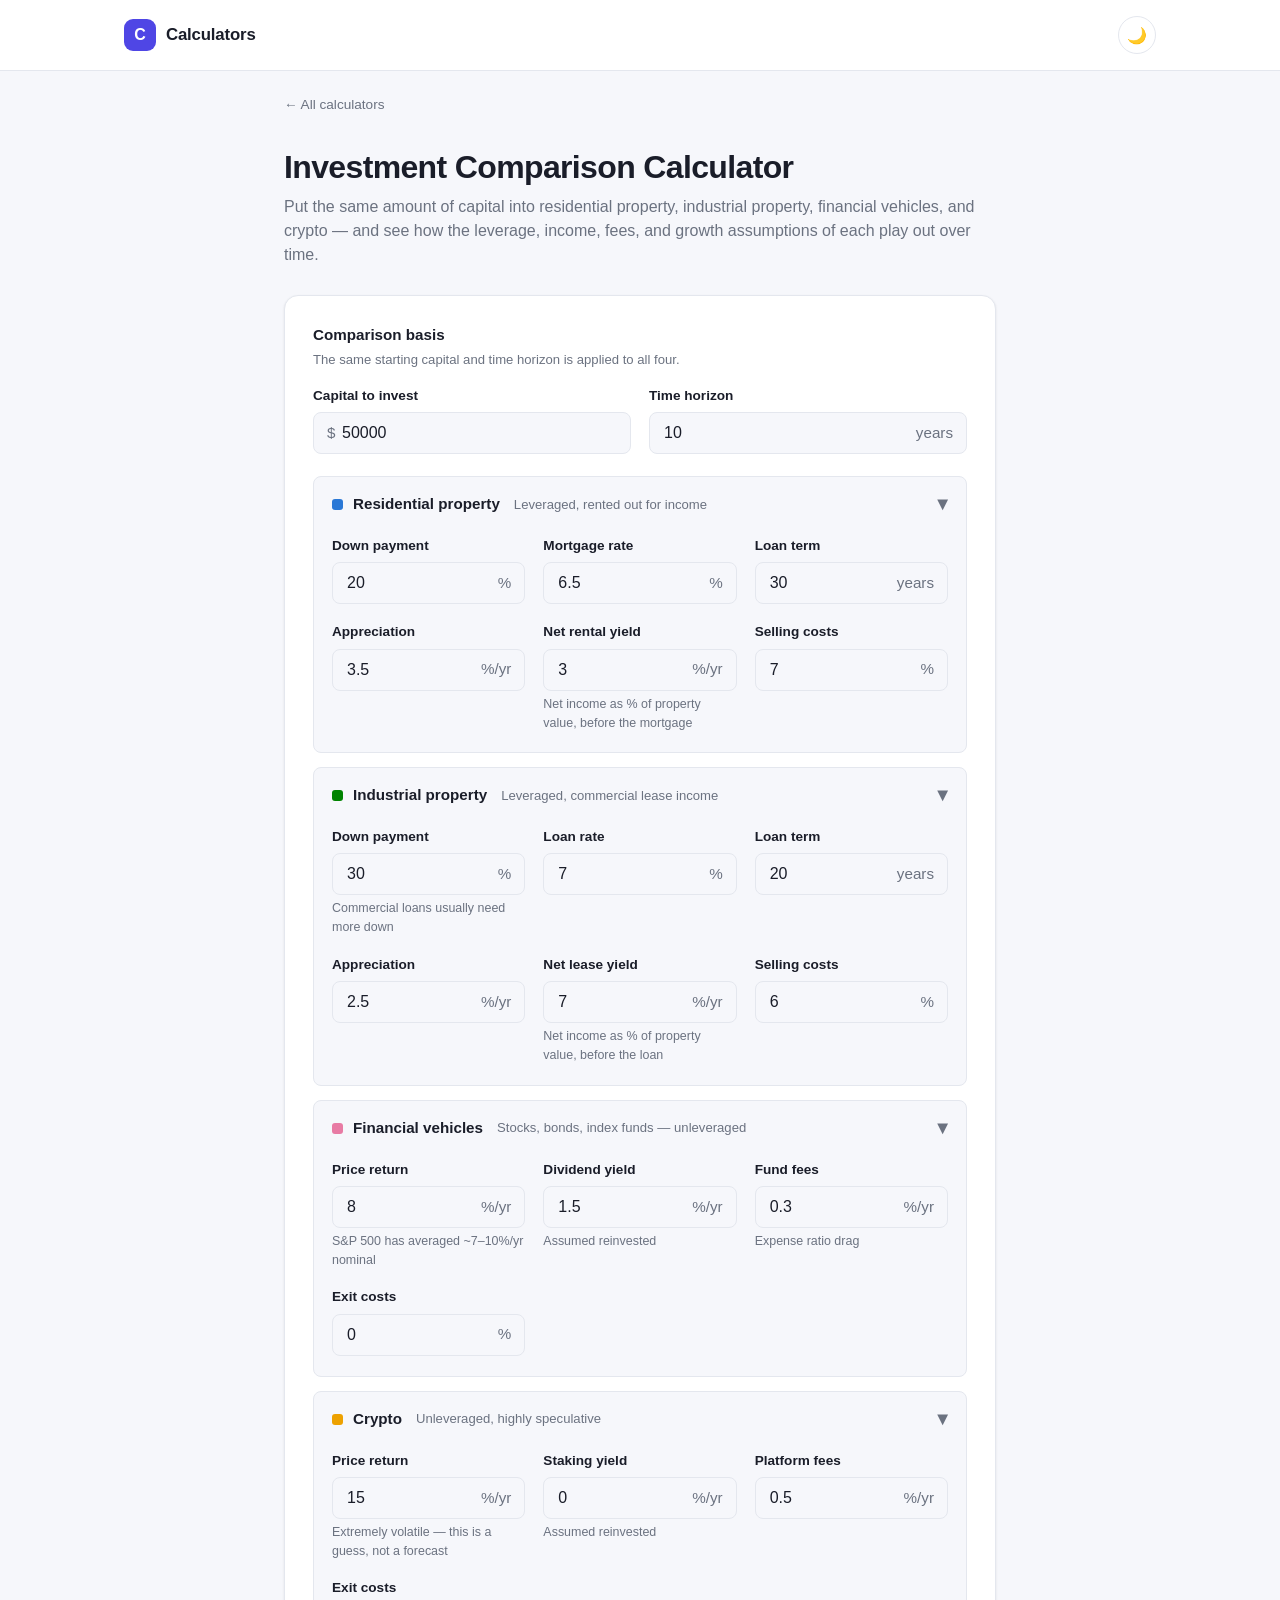
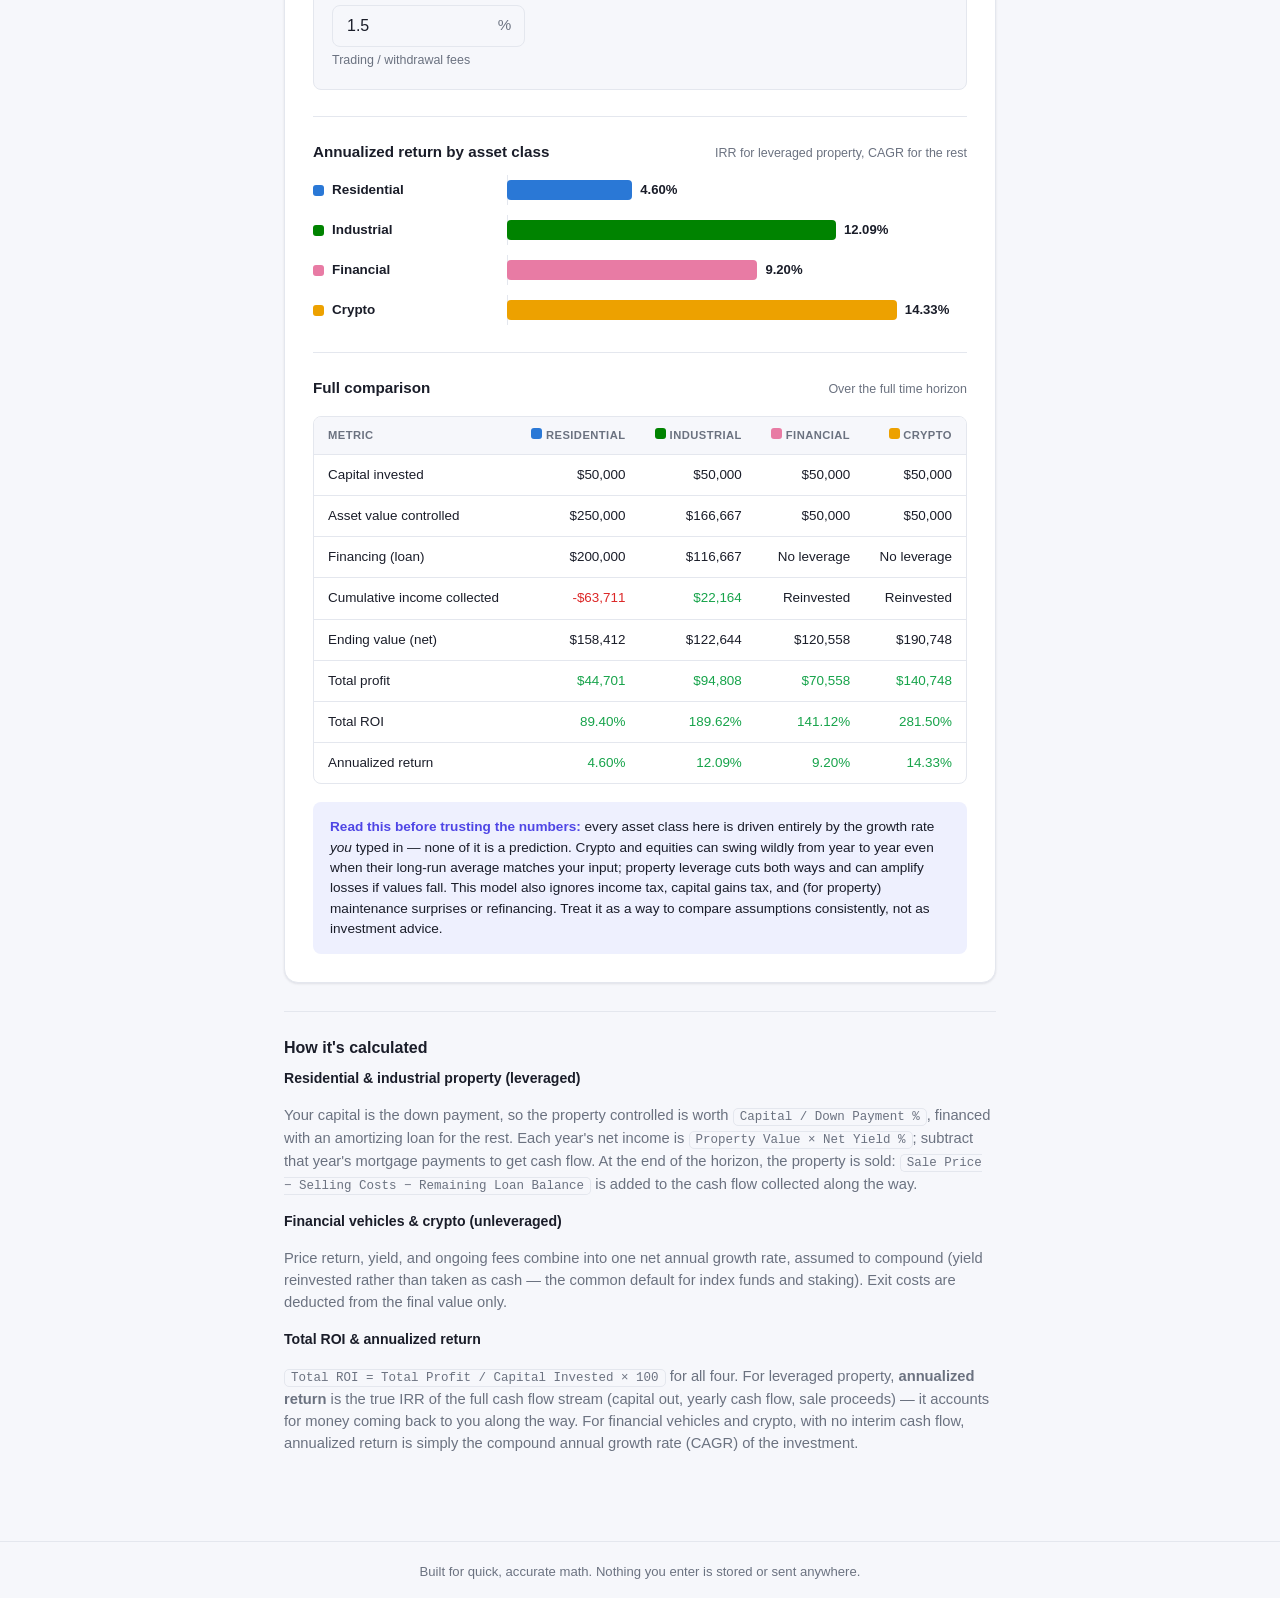
==== calculators/comparison.html @ d0af9599 "Add investment comparison calculator across four asset classes Compares the same capital deployed in" ====
<!doctype html>
<html lang="en">
<head>
  <meta charset="UTF-8" />
  <meta name="viewport" content="width=device-width, initial-scale=1.0" />
  <title>Investment Comparison Calculator — Calculators</title>
  <meta name="description" content="Compare projected returns across residential property, industrial property, financial vehicles, and crypto for the same amount of capital." />
  <link rel="icon" href="data:image/svg+xml,<svg xmlns=%22http://www.w3.org/2000/svg%22 viewBox=%220 0 100 100%22><text y=%22.9em%22 font-size=%2290%22>🧮</text></svg>" />
  <link rel="stylesheet" href="../css/styles.css" />
</head>
<body>
  <header class="site-header">
    <div class="inner">
      <a class="brand" href="../index.html">
        <span class="brand-mark">C</span>
        Calculators
      </a>
      <button id="theme-toggle" class="theme-toggle" aria-label="Toggle dark mode">🌙</button>
    </div>
  </header>

  <main>
    <div class="breadcrumb"><a href="../index.html">← All calculators</a></div>

    <div class="calc-page">
      <h1>Investment Comparison Calculator</h1>
      <p class="subtitle">Put the same amount of capital into residential property, industrial property, financial vehicles, and crypto — and see how the leverage, income, fees, and growth assumptions of each play out over time.</p>

      <div class="panel">
        <form id="compare-form" autocomplete="off">

          <div class="panel-section">
            <div class="panel-section-header">
              <h2>Comparison basis</h2>
              <p>The same starting capital and time horizon is applied to all four.</p>
            </div>
            <div class="field-grid">
              <div class="field">
                <label for="investmentAmount">Capital to invest</label>
                <div class="input-wrap has-prefix">
                  <span class="prefix">$</span>
                  <input type="number" id="investmentAmount" inputmode="decimal" value="50000" min="0" step="any" required />
                </div>
              </div>
              <div class="field">
                <label for="horizonYears">Time horizon</label>
                <div class="input-wrap has-suffix">
                  <input type="number" id="horizonYears" inputmode="decimal" value="10" min="1" max="40" step="1" required />
                  <span class="suffix">years</span>
                </div>
              </div>
            </div>
          </div>

          <details class="asset-details" open style="margin-top: 22px;">
            <summary>
              <span class="swatch residential"></span>
              Residential property
              <span class="blurb">Leveraged, rented out for income</span>
              <span class="chevron">▶</span>
            </summary>
            <div class="details-body">
              <div class="field-grid cols-3">
                <div class="field">
                  <label for="resDownPct">Down payment</label>
                  <div class="input-wrap has-suffix">
                    <input type="number" id="resDownPct" inputmode="decimal" value="20" min="1" max="100" step="any" />
                    <span class="suffix">%</span>
                  </div>
                </div>
                <div class="field">
                  <label for="resRate">Mortgage rate</label>
                  <div class="input-wrap has-suffix">
                    <input type="number" id="resRate" inputmode="decimal" value="6.5" min="0" step="any" />
                    <span class="suffix">%</span>
                  </div>
                </div>
                <div class="field">
                  <label for="resTerm">Loan term</label>
                  <div class="input-wrap has-suffix">
                    <input type="number" id="resTerm" inputmode="decimal" value="30" min="1" step="any" />
                    <span class="suffix">years</span>
                  </div>
                </div>
                <div class="field">
                  <label for="resAppreciation">Appreciation</label>
                  <div class="input-wrap has-suffix">
                    <input type="number" id="resAppreciation" inputmode="decimal" value="3.5" min="-100" step="any" />
                    <span class="suffix">%/yr</span>
                  </div>
                </div>
                <div class="field">
                  <label for="resNetYield">Net rental yield</label>
                  <div class="input-wrap has-suffix">
                    <input type="number" id="resNetYield" inputmode="decimal" value="3" min="-100" step="any" />
                    <span class="suffix">%/yr</span>
                  </div>
                  <div class="hint">Net income as % of property value, before the mortgage</div>
                </div>
                <div class="field">
                  <label for="resSellingCosts">Selling costs</label>
                  <div class="input-wrap has-suffix">
                    <input type="number" id="resSellingCosts" inputmode="decimal" value="7" min="0" step="any" />
                    <span class="suffix">%</span>
                  </div>
                </div>
              </div>
            </div>
          </details>

          <details class="asset-details" open>
            <summary>
              <span class="swatch industrial"></span>
              Industrial property
              <span class="blurb">Leveraged, commercial lease income</span>
              <span class="chevron">▶</span>
            </summary>
            <div class="details-body">
              <div class="field-grid cols-3">
                <div class="field">
                  <label for="indDownPct">Down payment</label>
                  <div class="input-wrap has-suffix">
                    <input type="number" id="indDownPct" inputmode="decimal" value="30" min="1" max="100" step="any" />
                    <span class="suffix">%</span>
                  </div>
                  <div class="hint">Commercial loans usually need more down</div>
                </div>
                <div class="field">
                  <label for="indRate">Loan rate</label>
                  <div class="input-wrap has-suffix">
                    <input type="number" id="indRate" inputmode="decimal" value="7" min="0" step="any" />
                    <span class="suffix">%</span>
                  </div>
                </div>
                <div class="field">
                  <label for="indTerm">Loan term</label>
                  <div class="input-wrap has-suffix">
                    <input type="number" id="indTerm" inputmode="decimal" value="20" min="1" step="any" />
                    <span class="suffix">years</span>
                  </div>
                </div>
                <div class="field">
                  <label for="indAppreciation">Appreciation</label>
                  <div class="input-wrap has-suffix">
                    <input type="number" id="indAppreciation" inputmode="decimal" value="2.5" min="-100" step="any" />
                    <span class="suffix">%/yr</span>
                  </div>
                </div>
                <div class="field">
                  <label for="indNetYield">Net lease yield</label>
                  <div class="input-wrap has-suffix">
                    <input type="number" id="indNetYield" inputmode="decimal" value="7" min="-100" step="any" />
                    <span class="suffix">%/yr</span>
                  </div>
                  <div class="hint">Net income as % of property value, before the loan</div>
                </div>
                <div class="field">
                  <label for="indSellingCosts">Selling costs</label>
                  <div class="input-wrap has-suffix">
                    <input type="number" id="indSellingCosts" inputmode="decimal" value="6" min="0" step="any" />
                    <span class="suffix">%</span>
                  </div>
                </div>
              </div>
            </div>
          </details>

          <details class="asset-details" open>
            <summary>
              <span class="swatch financial"></span>
              Financial vehicles
              <span class="blurb">Stocks, bonds, index funds — unleveraged</span>
              <span class="chevron">▶</span>
            </summary>
            <div class="details-body">
              <div class="field-grid cols-3">
                <div class="field">
                  <label for="finReturn">Price return</label>
                  <div class="input-wrap has-suffix">
                    <input type="number" id="finReturn" inputmode="decimal" value="8" min="-100" step="any" />
                    <span class="suffix">%/yr</span>
                  </div>
                  <div class="hint">S&amp;P 500 has averaged ~7–10%/yr nominal</div>
                </div>
                <div class="field">
                  <label for="finYield">Dividend yield</label>
                  <div class="input-wrap has-suffix">
                    <input type="number" id="finYield" inputmode="decimal" value="1.5" min="0" step="any" />
                    <span class="suffix">%/yr</span>
                  </div>
                  <div class="hint">Assumed reinvested</div>
                </div>
                <div class="field">
                  <label for="finFees">Fund fees</label>
                  <div class="input-wrap has-suffix">
                    <input type="number" id="finFees" inputmode="decimal" value="0.3" min="0" step="any" />
                    <span class="suffix">%/yr</span>
                  </div>
                  <div class="hint">Expense ratio drag</div>
                </div>
                <div class="field">
                  <label for="finExitFees">Exit costs</label>
                  <div class="input-wrap has-suffix">
                    <input type="number" id="finExitFees" inputmode="decimal" value="0" min="0" step="any" />
                    <span class="suffix">%</span>
                  </div>
                </div>
              </div>
            </div>
          </details>

          <details class="asset-details" open>
            <summary>
              <span class="swatch crypto"></span>
              Crypto
              <span class="blurb">Unleveraged, highly speculative</span>
              <span class="chevron">▶</span>
            </summary>
            <div class="details-body">
              <div class="field-grid cols-3">
                <div class="field">
                  <label for="cryReturn">Price return</label>
                  <div class="input-wrap has-suffix">
                    <input type="number" id="cryReturn" inputmode="decimal" value="15" min="-100" step="any" />
                    <span class="suffix">%/yr</span>
                  </div>
                  <div class="hint">Extremely volatile — this is a guess, not a forecast</div>
                </div>
                <div class="field">
                  <label for="cryYield">Staking yield</label>
                  <div class="input-wrap has-suffix">
                    <input type="number" id="cryYield" inputmode="decimal" value="0" min="0" step="any" />
                    <span class="suffix">%/yr</span>
                  </div>
                  <div class="hint">Assumed reinvested</div>
                </div>
                <div class="field">
                  <label for="cryFees">Platform fees</label>
                  <div class="input-wrap has-suffix">
                    <input type="number" id="cryFees" inputmode="decimal" value="0.5" min="0" step="any" />
                    <span class="suffix">%/yr</span>
                  </div>
                </div>
                <div class="field">
                  <label for="cryExitFees">Exit costs</label>
                  <div class="input-wrap has-suffix">
                    <input type="number" id="cryExitFees" inputmode="decimal" value="1.5" min="0" step="any" />
                    <span class="suffix">%</span>
                  </div>
                  <div class="hint">Trading / withdrawal fees</div>
                </div>
              </div>
            </div>
          </details>
        </form>

        <div id="results" hidden>

          <div class="results-section">
            <div class="results-section-title">
              <h2>Annualized return by asset class</h2>
              <span class="note">IRR for leveraged property, CAGR for the rest</span>
            </div>
            <div class="bar-chart" id="bar-chart" role="img" aria-label="Annualized return comparison across asset classes"></div>
          </div>

          <div class="results-section">
            <div class="results-section-title">
              <h2>Full comparison</h2>
              <span class="note">Over the full time horizon</span>
            </div>
            <div class="table-wrap">
              <table class="data-table" id="compare-table">
                <thead>
                  <tr>
                    <th>Metric</th>
                    <th><span class="swatch residential"></span> Residential</th>
                    <th><span class="swatch industrial"></span> Industrial</th>
                    <th><span class="swatch financial"></span> Financial</th>
                    <th><span class="swatch crypto"></span> Crypto</th>
                  </tr>
                </thead>
                <tbody id="compare-body"></tbody>
              </table>
            </div>
            <div class="hint" id="table-scroll-hint" style="margin-top: 8px;" hidden>Scroll horizontally to see all columns →</div>
          </div>

          <div class="callout">
            <strong>Read this before trusting the numbers:</strong> every asset class here is driven entirely by the growth rate <em>you</em> typed in — none of it is a prediction. Crypto and equities can swing wildly from year to year even when their long-run average matches your input; property leverage cuts both ways and can amplify losses if values fall. This model also ignores income tax, capital gains tax, and (for property) maintenance surprises or refinancing. Treat it as a way to compare assumptions consistently, not as investment advice.
          </div>
        </div>
      </div>

      <div class="explainer">
        <h2>How it's calculated</h2>

        <div class="formula-block">
          <h3>Residential &amp; industrial property (leveraged)</h3>
          <p>Your capital is the down payment, so the property controlled is worth <code>Capital / Down Payment %</code>, financed with an amortizing loan for the rest. Each year's net income is <code>Property Value × Net Yield %</code>; subtract that year's mortgage payments to get cash flow. At the end of the horizon, the property is sold: <code>Sale Price − Selling Costs − Remaining Loan Balance</code> is added to the cash flow collected along the way.</p>
        </div>

        <div class="formula-block">
          <h3>Financial vehicles &amp; crypto (unleveraged)</h3>
          <p>Price return, yield, and ongoing fees combine into one net annual growth rate, assumed to compound (yield reinvested rather than taken as cash — the common default for index funds and staking). Exit costs are deducted from the final value only.</p>
        </div>

        <div class="formula-block">
          <h3>Total ROI &amp; annualized return</h3>
          <p><code>Total ROI = Total Profit / Capital Invested × 100</code> for all four. For leveraged property, <strong>annualized return</strong> is the true IRR of the full cash flow stream (capital out, yearly cash flow, sale proceeds) — it accounts for money coming back to you along the way. For financial vehicles and crypto, with no interim cash flow, annualized return is simply the compound annual growth rate (CAGR) of the investment.</p>
        </div>
      </div>
    </div>
  </main>

  <footer class="site-footer">
    Built for quick, accurate math. Nothing you enter is stored or sent anywhere.
  </footer>

  <script src="../js/theme.js"></script>
  <script src="../js/comparison.js"></script>
</body>
</html>
---- css/styles.css ----
:root {
  --bg: #f6f7fb;
  --surface: #ffffff;
  --surface-hover: #fbfbfe;
  --border: #e4e7ee;
  --text: #1a1d29;
  --text-muted: #6b7280;
  --accent: #4f46e5;
  --accent-hover: #4338ca;
  --accent-soft: #eef0fe;
  --positive: #16a34a;
  --negative: #dc2626;
  --shadow: 0 1px 2px rgba(16, 24, 40, 0.04), 0 1px 3px rgba(16, 24, 40, 0.06);
  --shadow-lg: 0 4px 6px rgba(16, 24, 40, 0.05), 0 10px 20px rgba(16, 24, 40, 0.06);
  --radius: 14px;
  --radius-sm: 8px;
  --series-residential: #2a78d6;
  --series-industrial: #008300;
  --series-financial: #e87ba4;
  --series-crypto: #eda100;
}

:root[data-theme="dark"] {
  --bg: #111318;
  --surface: #1a1d26;
  --surface-hover: #20232e;
  --border: #2b2f3a;
  --text: #edeef2;
  --text-muted: #9aa0ac;
  --accent: #818cf8;
  --accent-hover: #a5b0fb;
  --accent-soft: #262a44;
  --positive: #4ade80;
  --negative: #f87171;
  --shadow: 0 1px 2px rgba(0, 0, 0, 0.2), 0 1px 3px rgba(0, 0, 0, 0.3);
  --shadow-lg: 0 4px 6px rgba(0, 0, 0, 0.2), 0 10px 24px rgba(0, 0, 0, 0.35);
  --series-residential: #3987e5;
  --series-industrial: #008300;
  --series-financial: #d55181;
  --series-crypto: #c98500;
}

@media (prefers-color-scheme: dark) {
  :root:not([data-theme="light"]) {
    --bg: #111318;
    --surface: #1a1d26;
    --surface-hover: #20232e;
    --border: #2b2f3a;
    --text: #edeef2;
    --text-muted: #9aa0ac;
    --accent: #818cf8;
    --accent-hover: #a5b0fb;
    --accent-soft: #262a44;
    --positive: #4ade80;
    --negative: #f87171;
    --shadow: 0 1px 2px rgba(0, 0, 0, 0.2), 0 1px 3px rgba(0, 0, 0, 0.3);
    --shadow-lg: 0 4px 6px rgba(0, 0, 0, 0.2), 0 10px 24px rgba(0, 0, 0, 0.35);
    --series-residential: #3987e5;
    --series-industrial: #008300;
    --series-financial: #d55181;
    --series-crypto: #c98500;
  }
}

* {
  box-sizing: border-box;
}

html, body {
  margin: 0;
  padding: 0;
}

body {
  background: var(--bg);
  color: var(--text);
  font-family: "Inter", -apple-system, BlinkMacSystemFont, "Segoe UI", Roboto, Helvetica, Arial, sans-serif;
  line-height: 1.5;
  -webkit-font-smoothing: antialiased;
  min-height: 100vh;
  display: flex;
  flex-direction: column;
  transition: background 0.2s ease, color 0.2s ease;
}

a {
  color: inherit;
  text-decoration: none;
}

.site-header {
  border-bottom: 1px solid var(--border);
  background: var(--surface);
  position: sticky;
  top: 0;
  z-index: 10;
}

.site-header .inner {
  max-width: 1080px;
  margin: 0 auto;
  padding: 16px 24px;
  display: flex;
  align-items: center;
  justify-content: space-between;
}

.brand {
  display: flex;
  align-items: center;
  gap: 10px;
  font-weight: 700;
  font-size: 1.05rem;
  letter-spacing: -0.01em;
}

.brand-mark {
  display: inline-flex;
  align-items: center;
  justify-content: center;
  width: 32px;
  height: 32px;
  border-radius: 9px;
  background: var(--accent);
  color: #fff;
  font-size: 1rem;
  font-weight: 800;
}

.theme-toggle {
  border: 1px solid var(--border);
  background: var(--surface);
  color: var(--text);
  border-radius: 999px;
  width: 38px;
  height: 38px;
  display: inline-flex;
  align-items: center;
  justify-content: center;
  cursor: pointer;
  font-size: 1rem;
  transition: background 0.15s ease, transform 0.1s ease;
}

.theme-toggle:hover {
  background: var(--surface-hover);
}

.theme-toggle:active {
  transform: scale(0.94);
}

main {
  flex: 1;
  width: 100%;
}

.container {
  max-width: 1080px;
  margin: 0 auto;
  padding: 0 24px;
}

.hero {
  padding: 56px 24px 32px;
  text-align: center;
}

.hero h1 {
  font-size: clamp(1.8rem, 4vw, 2.6rem);
  margin: 0 0 12px;
  letter-spacing: -0.02em;
}

.hero p {
  color: var(--text-muted);
  font-size: 1.05rem;
  max-width: 560px;
  margin: 0 auto;
}

.calc-grid {
  display: grid;
  grid-template-columns: repeat(auto-fill, minmax(240px, 1fr));
  gap: 16px;
  padding: 24px 24px 64px;
  max-width: 1080px;
  margin: 0 auto;
}

.calc-card {
  background: var(--surface);
  border: 1px solid var(--border);
  border-radius: var(--radius);
  padding: 22px;
  box-shadow: var(--shadow);
  transition: transform 0.15s ease, box-shadow 0.15s ease, border-color 0.15s ease;
  display: flex;
  flex-direction: column;
  gap: 10px;
}

.calc-card:hover {
  transform: translateY(-2px);
  box-shadow: var(--shadow-lg);
  border-color: var(--accent);
}

.calc-card .icon {
  width: 40px;
  height: 40px;
  border-radius: 10px;
  background: var(--accent-soft);
  color: var(--accent);
  display: inline-flex;
  align-items: center;
  justify-content: center;
  font-size: 1.2rem;
}

.calc-card h3 {
  margin: 4px 0 0;
  font-size: 1.05rem;
}

.calc-card p {
  margin: 0;
  color: var(--text-muted);
  font-size: 0.9rem;
}

.calc-card.disabled {
  opacity: 0.55;
  cursor: default;
}

.calc-card.disabled:hover {
  transform: none;
  box-shadow: var(--shadow);
  border-color: var(--border);
}

.badge {
  align-self: flex-start;
  font-size: 0.7rem;
  font-weight: 600;
  text-transform: uppercase;
  letter-spacing: 0.04em;
  padding: 3px 8px;
  border-radius: 999px;
  background: var(--accent-soft);
  color: var(--accent);
}

.badge.soon {
  background: var(--border);
  color: var(--text-muted);
}

.section-label {
  max-width: 1080px;
  margin: 0 auto;
  padding: 0 24px;
  color: var(--text-muted);
  font-size: 0.78rem;
  font-weight: 700;
  text-transform: uppercase;
  letter-spacing: 0.06em;
}

.breadcrumb {
  max-width: 760px;
  margin: 24px auto 0;
  padding: 0 24px;
  font-size: 0.85rem;
  color: var(--text-muted);
}

.breadcrumb a:hover {
  color: var(--accent);
}

.calc-page {
  max-width: 760px;
  margin: 0 auto;
  padding: 20px 24px 72px;
}

.calc-page h1 {
  font-size: clamp(1.5rem, 3.5vw, 2rem);
  margin: 8px 0 4px;
  letter-spacing: -0.02em;
}

.calc-page .subtitle {
  color: var(--text-muted);
  margin: 0 0 28px;
}

.panel {
  background: var(--surface);
  border: 1px solid var(--border);
  border-radius: var(--radius);
  box-shadow: var(--shadow);
  padding: 28px;
}

.panel-section + .panel-section {
  margin-top: 30px;
  padding-top: 26px;
  border-top: 1px solid var(--border);
}

.panel-section-header {
  margin-bottom: 16px;
}

.panel-section-header h2 {
  font-size: 0.95rem;
  margin: 0 0 3px;
}

.panel-section-header p {
  margin: 0;
  font-size: 0.82rem;
  color: var(--text-muted);
}

.field-grid {
  display: grid;
  grid-template-columns: 1fr 1fr;
  gap: 18px;
}

.field-grid.cols-3 {
  grid-template-columns: repeat(3, 1fr);
}

.field {
  display: flex;
  flex-direction: column;
  gap: 6px;
}

.field.full {
  grid-column: 1 / -1;
}

.field label {
  font-size: 0.85rem;
  font-weight: 600;
  color: var(--text);
}

.field .hint {
  font-size: 0.78rem;
  color: var(--text-muted);
  margin-top: -2px;
}

.field .computed-note {
  font-size: 0.78rem;
  color: var(--accent);
  margin-top: -2px;
  font-weight: 600;
}

.input-wrap {
  position: relative;
  display: flex;
  align-items: center;
}

.input-wrap .prefix,
.input-wrap .suffix {
  position: absolute;
  color: var(--text-muted);
  font-size: 0.95rem;
  pointer-events: none;
}

.input-wrap .prefix {
  left: 14px;
}

.input-wrap .suffix {
  right: 14px;
}

.input-wrap.has-prefix input {
  padding-left: 28px;
}

.input-wrap.has-suffix input {
  padding-right: 32px;
}

input[type="number"],
input[type="text"] {
  width: 100%;
  padding: 11px 14px;
  border-radius: var(--radius-sm);
  border: 1px solid var(--border);
  background: var(--bg);
  color: var(--text);
  font-size: 1rem;
  font-family: inherit;
  transition: border-color 0.15s ease, box-shadow 0.15s ease;
}

input[type="number"]:focus,
input[type="text"]:focus {
  outline: none;
  border-color: var(--accent);
  box-shadow: 0 0 0 3px var(--accent-soft);
}

input[type="number"]::-webkit-outer-spin-button,
input[type="number"]::-webkit-inner-spin-button {
  -webkit-appearance: none;
  margin: 0;
}

.results {
  margin-top: 26px;
  display: grid;
  grid-template-columns: repeat(auto-fit, minmax(160px, 1fr));
  gap: 14px;
}

.result-tile {
  background: var(--bg);
  border: 1px solid var(--border);
  border-radius: var(--radius-sm);
  padding: 16px;
}

.result-tile .label {
  font-size: 0.78rem;
  color: var(--text-muted);
  font-weight: 600;
  text-transform: uppercase;
  letter-spacing: 0.04em;
  margin-bottom: 6px;
}

.result-tile .value {
  font-size: 1.5rem;
  font-weight: 700;
  letter-spacing: -0.01em;
}

.result-tile .value.positive {
  color: var(--positive);
}

.result-tile .value.negative {
  color: var(--negative);
}

.result-tile.primary {
  background: var(--accent-soft);
  border-color: transparent;
}

.result-tile.primary .value {
  color: var(--accent);
}

.result-tile .value.small {
  font-size: 1.15rem;
}

.result-tile .sub {
  font-size: 0.72rem;
  color: var(--text-muted);
  margin-top: 4px;
}

.results-section {
  margin-top: 30px;
  padding-top: 24px;
  border-top: 1px solid var(--border);
}

.results-section:first-of-type {
  margin-top: 26px;
  padding-top: 24px;
}

.results-section-title {
  display: flex;
  align-items: baseline;
  justify-content: space-between;
  gap: 10px;
  margin-bottom: 14px;
}

.results-section-title h2 {
  font-size: 0.95rem;
  margin: 0;
}

.results-section-title .note {
  font-size: 0.78rem;
  color: var(--text-muted);
}

.results.dense {
  grid-template-columns: repeat(auto-fit, minmax(140px, 1fr));
}

.explainer {
  margin-top: 28px;
  padding-top: 24px;
  border-top: 1px solid var(--border);
  color: var(--text-muted);
  font-size: 0.92rem;
}

.explainer h2 {
  font-size: 1rem;
  color: var(--text);
  margin: 0 0 8px;
}

.explainer code {
  background: var(--bg);
  border: 1px solid var(--border);
  padding: 1px 6px;
  border-radius: 5px;
  font-size: 0.85em;
}

.explainer .formula-block {
  margin: 0 0 16px;
}

.explainer .formula-block:last-child {
  margin-bottom: 0;
}

.explainer .formula-block h3 {
  font-size: 0.88rem;
  color: var(--text);
  margin: 0 0 4px;
}

.callout {
  margin-top: 18px;
  padding: 14px 16px;
  border-radius: var(--radius-sm);
  background: var(--accent-soft);
  border: 1px solid transparent;
  font-size: 0.85rem;
  color: var(--text);
}

.callout strong {
  color: var(--accent);
}

.table-wrap {
  margin-top: 16px;
  border: 1px solid var(--border);
  border-radius: var(--radius-sm);
  overflow-x: auto;
}

table.data-table {
  width: 100%;
  border-collapse: collapse;
  font-size: 0.84rem;
  white-space: nowrap;
}

.data-table th,
.data-table td {
  padding: 10px 14px;
  text-align: right;
}

.data-table th:first-child,
.data-table td:first-child {
  text-align: left;
}

.data-table thead th {
  background: var(--bg);
  font-weight: 600;
  color: var(--text-muted);
  font-size: 0.7rem;
  text-transform: uppercase;
  letter-spacing: 0.04em;
  border-bottom: 1px solid var(--border);
  position: sticky;
  top: 0;
}

.data-table tbody tr:not(:last-child) td {
  border-bottom: 1px solid var(--border);
}

.data-table tbody tr:hover {
  background: var(--surface-hover);
}

.data-table td.positive {
  color: var(--positive);
}

.data-table td.negative {
  color: var(--negative);
}

.site-footer {
  border-top: 1px solid var(--border);
  padding: 20px 24px;
  text-align: center;
  color: var(--text-muted);
  font-size: 0.82rem;
}

/* Asset-class details sections */

.asset-details {
  border: 1px solid var(--border);
  border-radius: var(--radius-sm);
  background: var(--bg);
}

.asset-details + .asset-details {
  margin-top: 14px;
}

.asset-details summary {
  cursor: pointer;
  padding: 16px 18px;
  display: flex;
  align-items: center;
  gap: 10px;
  font-weight: 700;
  font-size: 0.95rem;
  list-style: none;
}

.asset-details summary::-webkit-details-marker {
  display: none;
}

.asset-details summary .chevron {
  margin-left: auto;
  color: var(--text-muted);
  font-size: 0.8rem;
  transition: transform 0.15s ease;
}

.asset-details[open] summary .chevron {
  transform: rotate(90deg);
}

.asset-details summary .blurb {
  font-weight: 400;
  font-size: 0.82rem;
  color: var(--text-muted);
  margin-left: 4px;
}

.asset-details .details-body {
  padding: 4px 18px 20px;
}

.swatch {
  display: inline-block;
  width: 11px;
  height: 11px;
  border-radius: 3px;
  flex: none;
}

.swatch.residential { background: var(--series-residential); }
.swatch.industrial { background: var(--series-industrial); }
.swatch.financial { background: var(--series-financial); }
.swatch.crypto { background: var(--series-crypto); }

/* Bar chart */

.bar-chart {
  display: flex;
  flex-direction: column;
  gap: 16px;
  margin-top: 8px;
}

.bar-row {
  display: grid;
  grid-template-columns: 112px 1fr;
  align-items: center;
  gap: 12px;
}

.bar-row .bar-label {
  display: flex;
  align-items: center;
  gap: 8px;
  font-size: 0.84rem;
  font-weight: 600;
  color: var(--text);
}

.bar-track {
  position: relative;
  height: 24px;
}

.bar-track .zero-line {
  position: absolute;
  top: -3px;
  bottom: -3px;
  width: 1px;
  background: var(--border);
}

.bar-track .bar-fill {
  position: absolute;
  top: 2px;
  bottom: 2px;
  border-radius: 4px;
  min-width: 3px;
}

.bar-track .bar-value {
  position: absolute;
  top: 50%;
  transform: translateY(-50%);
  font-size: 0.82rem;
  font-weight: 700;
  color: var(--text);
  white-space: nowrap;
}

@media (max-width: 700px) {
  .field-grid.cols-3 {
    grid-template-columns: 1fr 1fr;
  }
}

@media (max-width: 560px) {
  .field-grid,
  .field-grid.cols-3 {
    grid-template-columns: 1fr;
  }
}
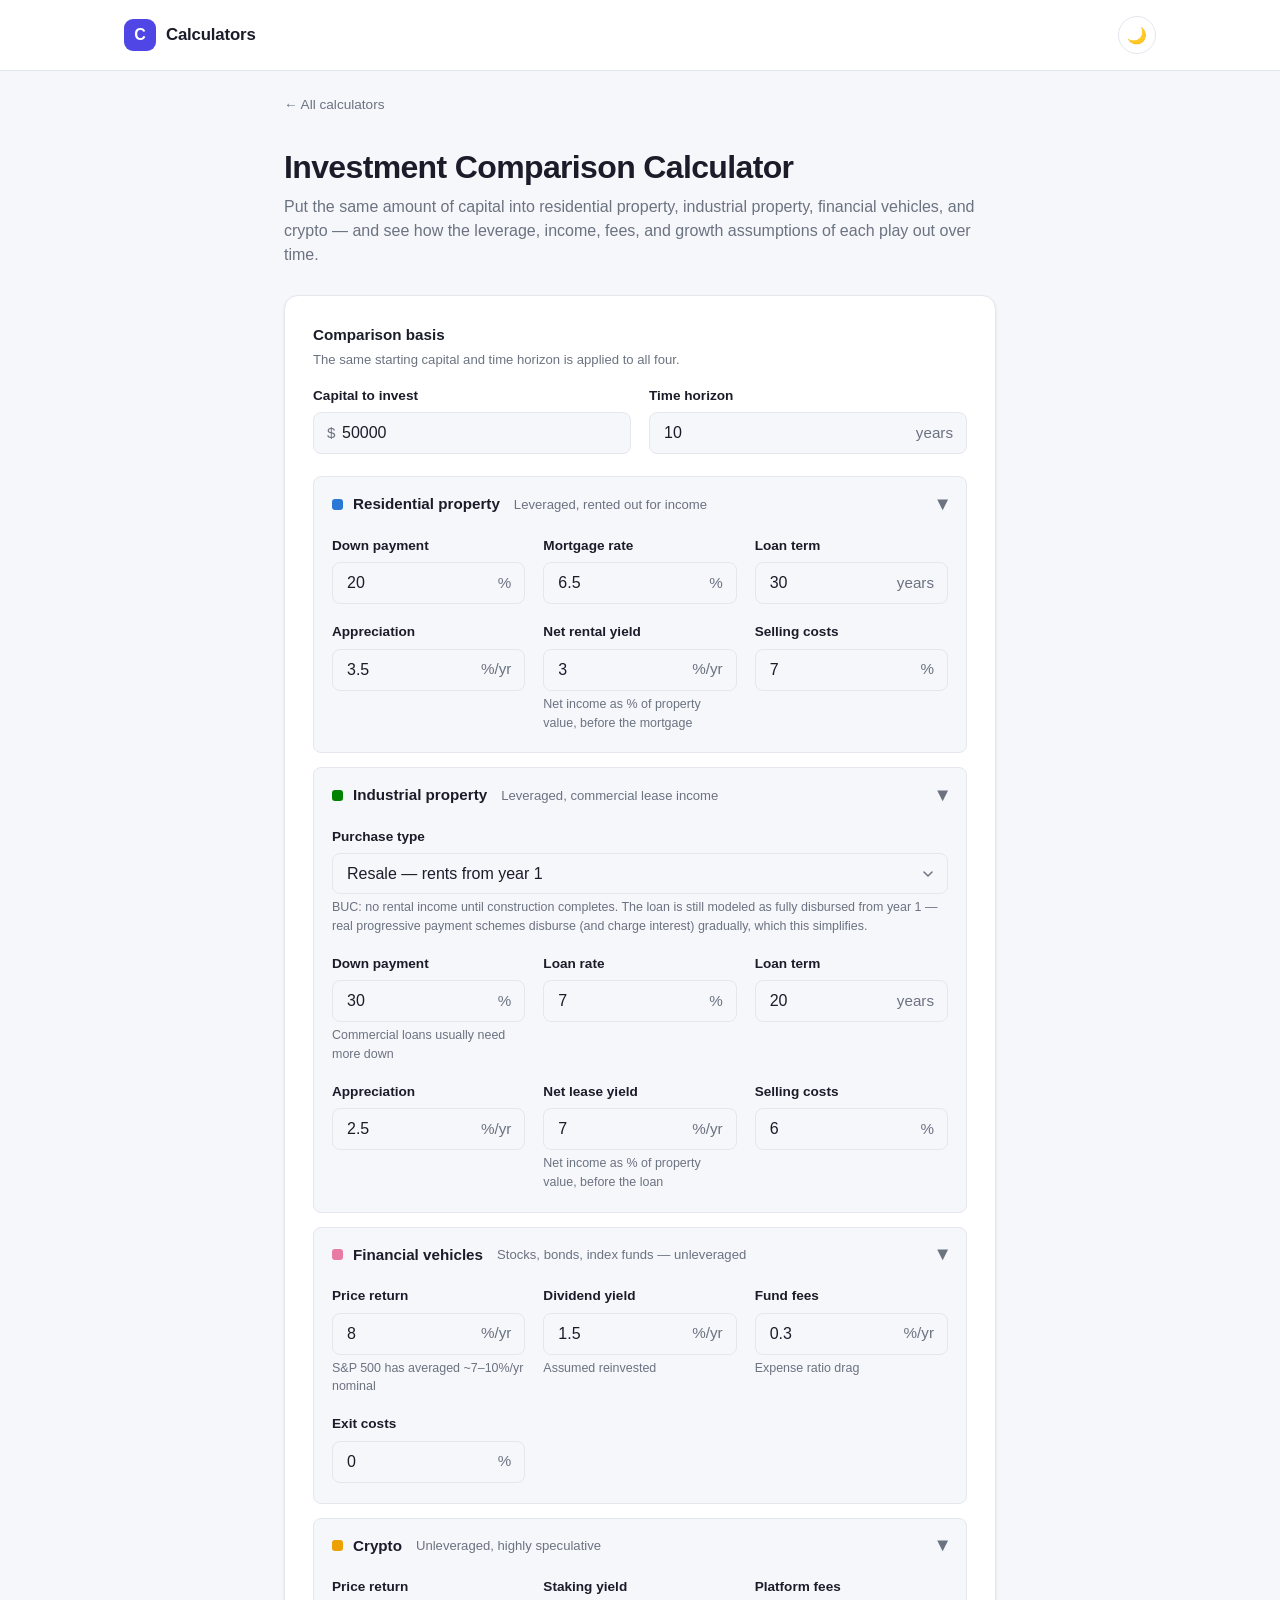
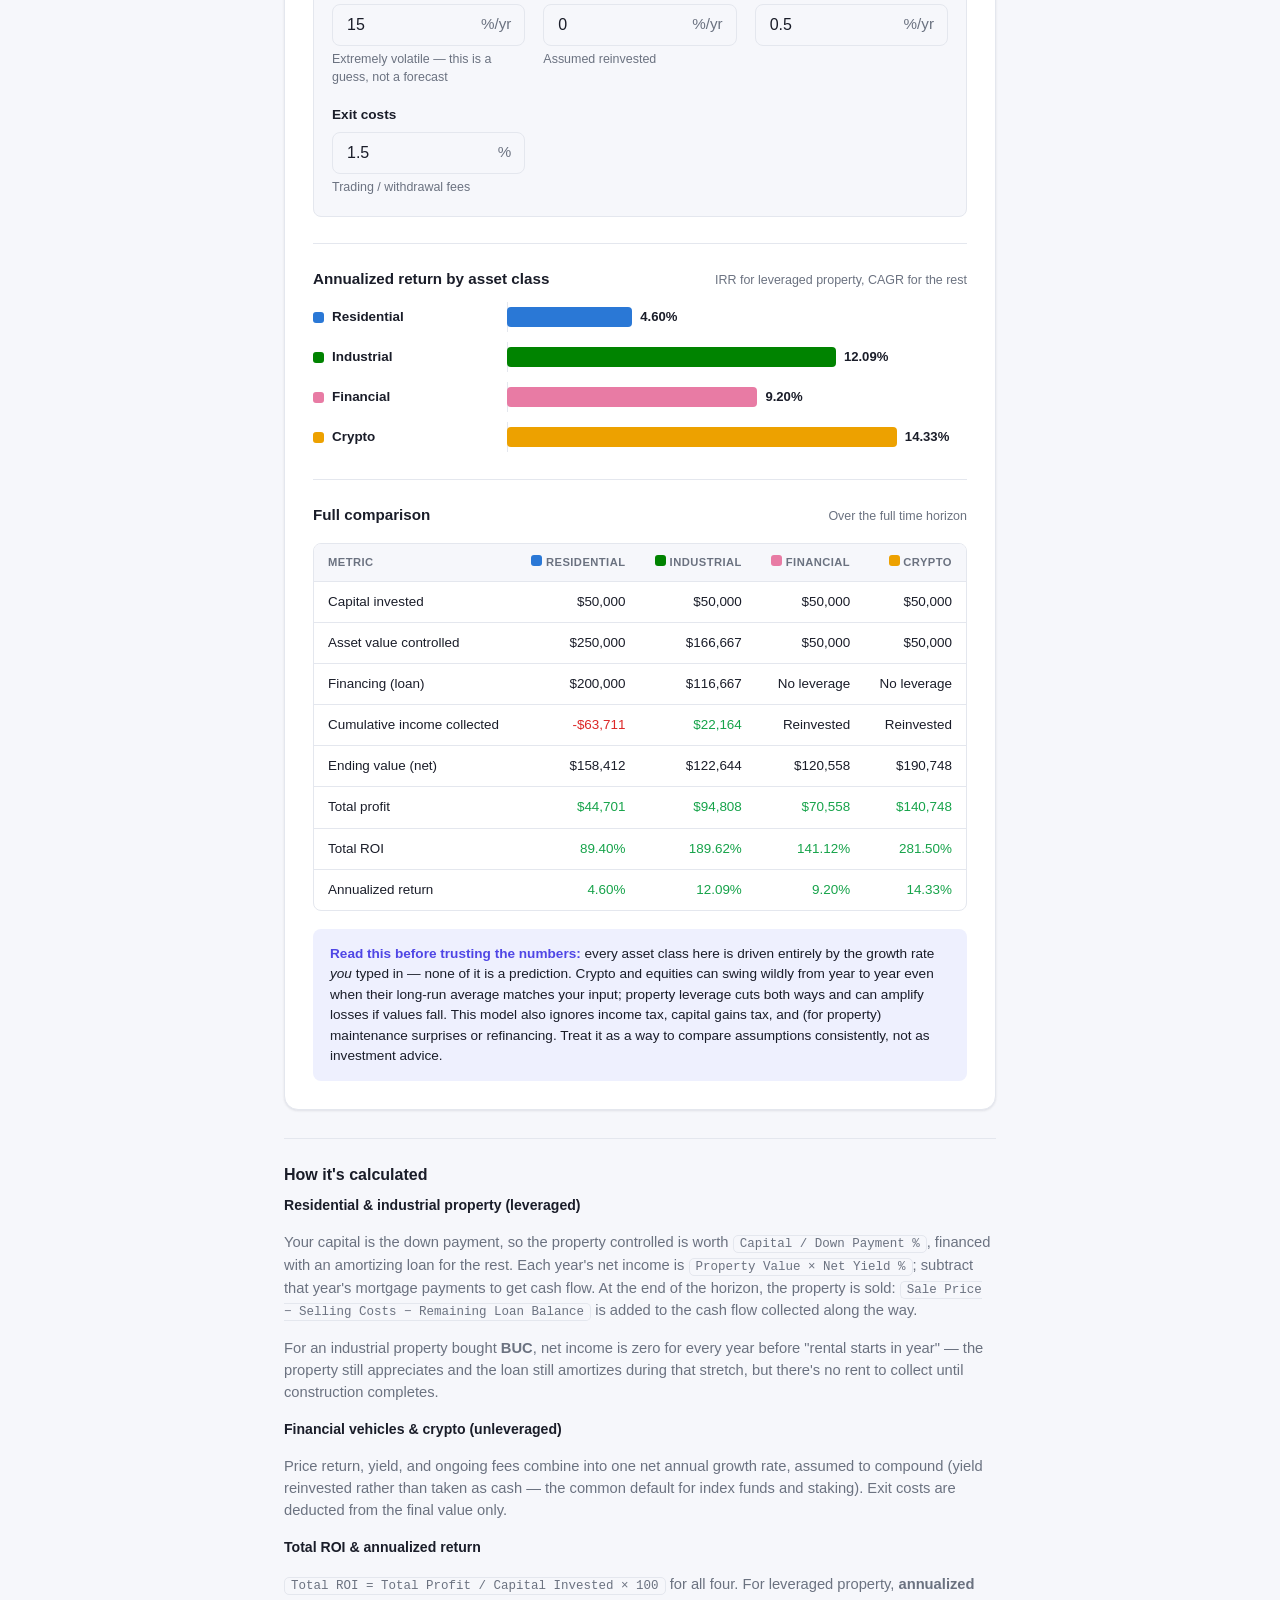
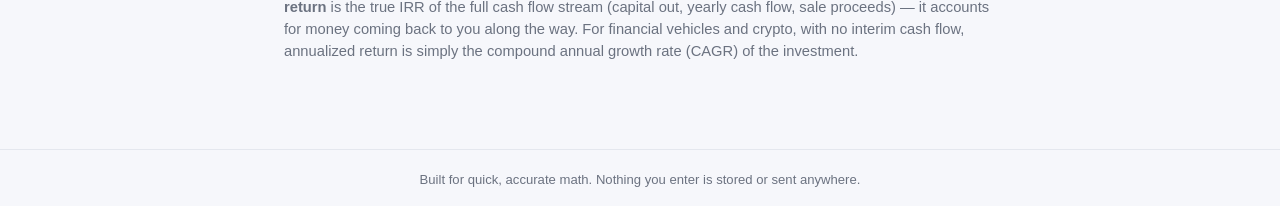
==== commit 0b894e94: "Add BUC vs Resale option for industrial property in comparison calculator BUC (Building Under Constr" ====
--- a/calculators/comparison.html
+++ b/calculators/comparison.html
@@ -116,7 +116,27 @@
               <span class="chevron">▶</span>
             </summary>
             <div class="details-body">
-              <div class="field-grid cols-3">
+              <div class="field-grid">
+                <div class="field full">
+                  <label for="indPurchaseType">Purchase type</label>
+                  <select id="indPurchaseType">
+                    <option value="resale" selected>Resale — rents from year 1</option>
+                    <option value="buc">BUC (Building Under Construction)</option>
+                  </select>
+                  <div class="hint">BUC: no rental income until construction completes. The loan is still modeled as fully disbursed from year 1 — real progressive payment schemes disburse (and charge interest) gradually, which this simplifies.</div>
+                </div>
+              </div>
+              <div class="field-grid cols-3" id="ind-buc-fields" hidden style="margin-top: 18px;">
+                <div class="field">
+                  <label for="indRentalStartYear">Rental starts in year</label>
+                  <div class="input-wrap has-suffix">
+                    <input type="number" id="indRentalStartYear" inputmode="decimal" value="4" min="1" step="1" />
+                    <span class="suffix">year</span>
+                  </div>
+                  <div class="hint">Typical construction period before TOP</div>
+                </div>
+              </div>
+              <div class="field-grid cols-3" style="margin-top: 18px;">
                 <div class="field">
                   <label for="indDownPct">Down payment</label>
                   <div class="input-wrap has-suffix">
@@ -298,6 +318,7 @@
         <div class="formula-block">
           <h3>Residential &amp; industrial property (leveraged)</h3>
           <p>Your capital is the down payment, so the property controlled is worth <code>Capital / Down Payment %</code>, financed with an amortizing loan for the rest. Each year's net income is <code>Property Value × Net Yield %</code>; subtract that year's mortgage payments to get cash flow. At the end of the horizon, the property is sold: <code>Sale Price − Selling Costs − Remaining Loan Balance</code> is added to the cash flow collected along the way.</p>
+          <p>For an industrial property bought <strong>BUC</strong>, net income is zero for every year before "rental starts in year" — the property still appreciates and the loan still amortizes during that stretch, but there's no rent to collect until construction completes.</p>
         </div>
 
         <div class="formula-block">
--- a/css/styles.css
+++ b/css/styles.css
@@ -18,6 +18,8 @@
   --series-industrial: #008300;
   --series-financial: #e87ba4;
   --series-crypto: #eda100;
+  --stack-principal: #c7cbe0;
+  --stack-interest: #4f46e5;
 }
 
 :root[data-theme="dark"] {
@@ -38,6 +40,8 @@
   --series-industrial: #008300;
   --series-financial: #d55181;
   --series-crypto: #c98500;
+  --stack-principal: #383c4a;
+  --stack-interest: #818cf8;
 }
 
 @media (prefers-color-scheme: dark) {
@@ -59,11 +63,20 @@
     --series-industrial: #008300;
     --series-financial: #d55181;
     --series-crypto: #c98500;
+    --stack-principal: #383c4a;
+    --stack-interest: #818cf8;
   }
 }
 
 * {
   box-sizing: border-box;
+}
+
+/* Author rules setting display:grid/flex on an element (e.g. .field-grid) otherwise
+   beat the browser's default [hidden] { display: none } — author styles always win
+   over the user-agent stylesheet regardless of specificity. */
+[hidden] {
+  display: none !important;
 }
 
 html, body {
@@ -396,7 +409,8 @@
 }
 
 input[type="number"],
-input[type="text"] {
+input[type="text"],
+select {
   width: 100%;
   padding: 11px 14px;
   border-radius: var(--radius-sm);
@@ -408,8 +422,18 @@
   transition: border-color 0.15s ease, box-shadow 0.15s ease;
 }
 
+select {
+  appearance: none;
+  background-image: url("data:image/svg+xml,%3Csvg xmlns='http://www.w3.org/2000/svg' width='10' height='6' viewBox='0 0 10 6'%3E%3Cpath d='M1 1l4 4 4-4' stroke='%236b7280' stroke-width='1.5' fill='none' stroke-linecap='round' stroke-linejoin='round'/%3E%3C/svg%3E");
+  background-repeat: no-repeat;
+  background-position: right 14px center;
+  padding-right: 32px;
+  cursor: pointer;
+}
+
 input[type="number"]:focus,
-input[type="text"]:focus {
+input[type="text"]:focus,
+select:focus {
   outline: none;
   border-color: var(--accent);
   box-shadow: 0 0 0 3px var(--accent-soft);
@@ -419,6 +443,15 @@
 input[type="number"]::-webkit-inner-spin-button {
   -webkit-appearance: none;
   margin: 0;
+}
+
+.display-value {
+  padding: 11px 14px;
+  border-radius: var(--radius-sm);
+  border: 1px solid var(--border);
+  background: var(--bg);
+  color: var(--text-muted);
+  font-size: 1rem;
 }
 
 .results {
@@ -739,6 +772,100 @@
   white-space: nowrap;
 }
 
+/* Growth chart (stacked columns) */
+
+.chart-legend {
+  display: flex;
+  gap: 18px;
+  margin-bottom: 14px;
+  font-size: 0.82rem;
+  color: var(--text-muted);
+}
+
+.chart-legend .legend-item {
+  display: flex;
+  align-items: center;
+  gap: 7px;
+}
+
+.chart-legend .swatch {
+  border-radius: 2px;
+}
+
+.growth-chart-wrap {
+  overflow-x: auto;
+  padding-bottom: 4px;
+}
+
+.growth-chart {
+  display: flex;
+  align-items: flex-end;
+  gap: 3px;
+  height: 220px;
+  min-width: 100%;
+  border-bottom: 1px solid var(--border);
+  padding-top: 28px;
+}
+
+.growth-col {
+  flex: 1 0 auto;
+  width: 14px;
+  height: 100%;
+  display: flex;
+  flex-direction: column;
+  justify-content: flex-end;
+  position: relative;
+}
+
+.growth-col .col-bar {
+  display: flex;
+  flex-direction: column;
+  width: 100%;
+  border-radius: 3px 3px 0 0;
+  overflow: hidden;
+}
+
+.growth-col .seg-interest {
+  background: var(--stack-interest);
+  width: 100%;
+}
+
+.growth-col .seg-principal {
+  background: var(--stack-principal);
+  width: 100%;
+}
+
+.growth-col .col-total {
+  position: absolute;
+  left: 50%;
+  transform: translateX(-50%);
+  font-size: 0.76rem;
+  font-weight: 700;
+  color: var(--text);
+  white-space: nowrap;
+}
+
+.growth-col .col-total.col-total-end {
+  left: auto;
+  right: 0;
+  transform: none;
+}
+
+.growth-ticks {
+  display: flex;
+  gap: 3px;
+  min-width: 100%;
+  margin-top: 6px;
+}
+
+.growth-ticks .tick {
+  flex: 1 0 auto;
+  width: 14px;
+  text-align: center;
+  font-size: 0.7rem;
+  color: var(--text-muted);
+}
+
 @media (max-width: 700px) {
   .field-grid.cols-3 {
     grid-template-columns: 1fr 1fr;
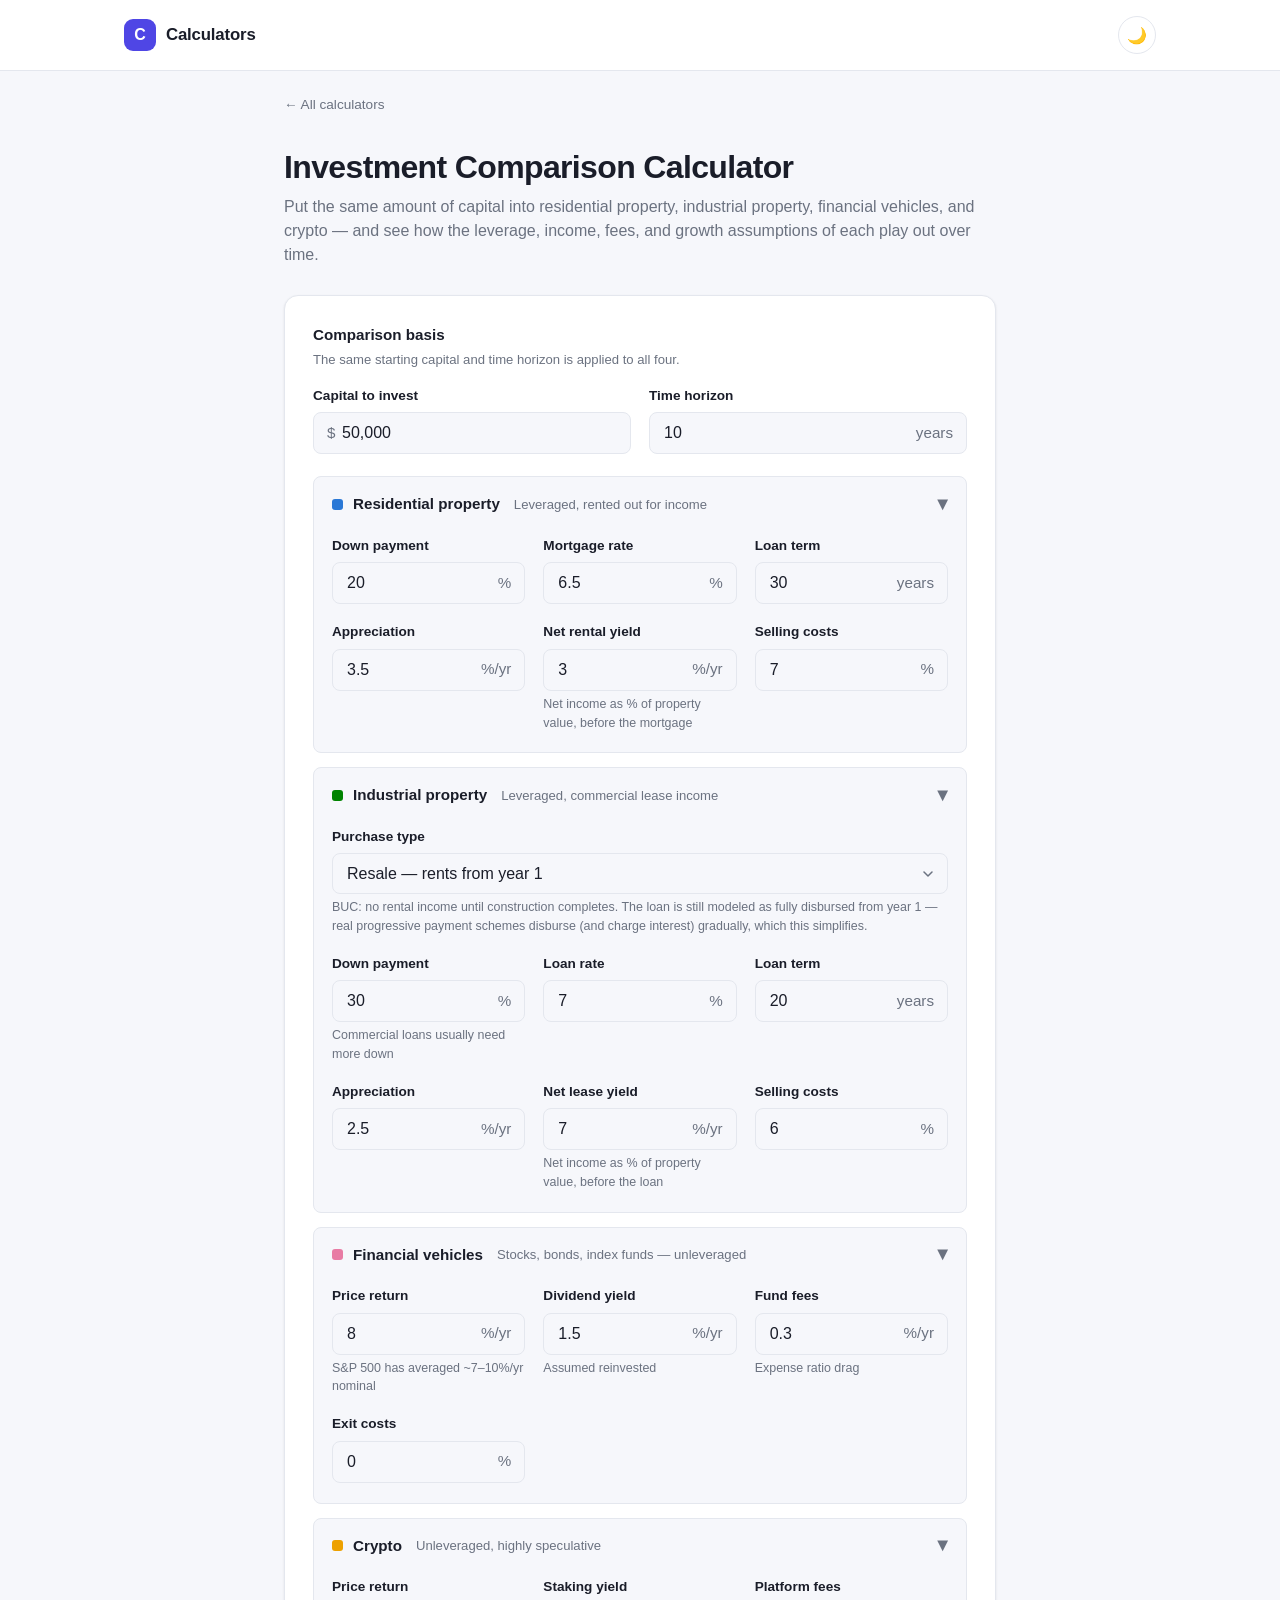
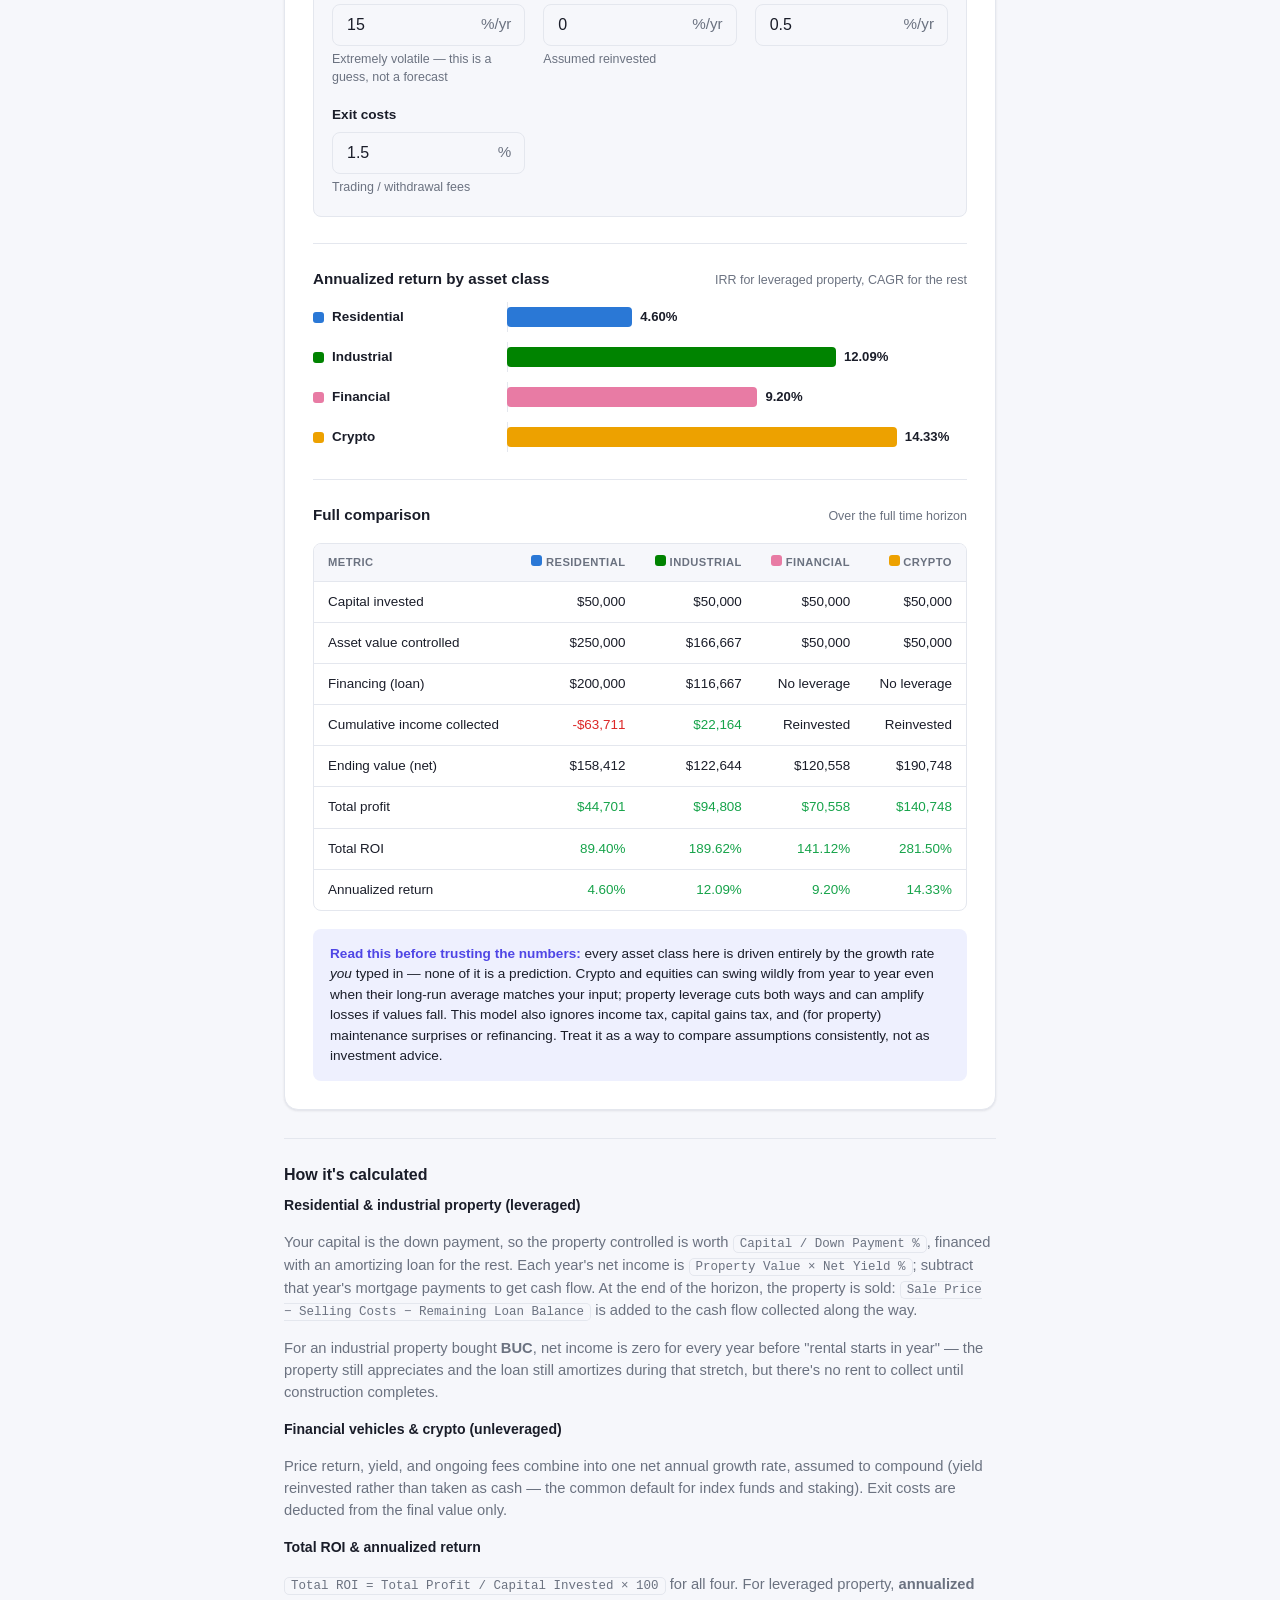
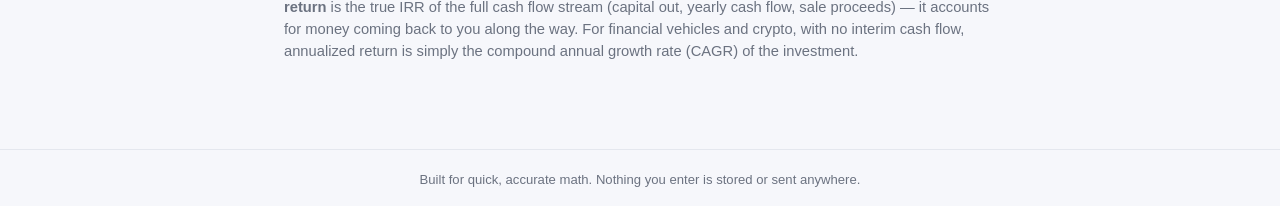
==== commit 09ca26d9: "Add live thousand-separator formatting to every numeric input site-wide Switches all number inputs (" ====
--- a/calculators/comparison.html
+++ b/calculators/comparison.html
@@ -39,13 +39,13 @@
                 <label for="investmentAmount">Capital to invest</label>
                 <div class="input-wrap has-prefix">
                   <span class="prefix">$</span>
-                  <input type="number" id="investmentAmount" inputmode="decimal" value="50000" min="0" step="any" required />
+                  <input type="text" id="investmentAmount" inputmode="decimal" value="50000" min="0" step="any" required />
                 </div>
               </div>
               <div class="field">
                 <label for="horizonYears">Time horizon</label>
                 <div class="input-wrap has-suffix">
-                  <input type="number" id="horizonYears" inputmode="decimal" value="10" min="1" max="40" step="1" required />
+                  <input type="text" id="horizonYears" inputmode="decimal" value="10" min="1" max="40" step="1" required />
                   <span class="suffix">years</span>
                 </div>
               </div>
@@ -64,35 +64,35 @@
                 <div class="field">
                   <label for="resDownPct">Down payment</label>
                   <div class="input-wrap has-suffix">
-                    <input type="number" id="resDownPct" inputmode="decimal" value="20" min="1" max="100" step="any" />
+                    <input type="text" id="resDownPct" inputmode="decimal" value="20" min="1" max="100" step="any" />
                     <span class="suffix">%</span>
                   </div>
                 </div>
                 <div class="field">
                   <label for="resRate">Mortgage rate</label>
                   <div class="input-wrap has-suffix">
-                    <input type="number" id="resRate" inputmode="decimal" value="6.5" min="0" step="any" />
+                    <input type="text" id="resRate" inputmode="decimal" value="6.5" min="0" step="any" />
                     <span class="suffix">%</span>
                   </div>
                 </div>
                 <div class="field">
                   <label for="resTerm">Loan term</label>
                   <div class="input-wrap has-suffix">
-                    <input type="number" id="resTerm" inputmode="decimal" value="30" min="1" step="any" />
+                    <input type="text" id="resTerm" inputmode="decimal" value="30" min="1" step="any" />
                     <span class="suffix">years</span>
                   </div>
                 </div>
                 <div class="field">
                   <label for="resAppreciation">Appreciation</label>
                   <div class="input-wrap has-suffix">
-                    <input type="number" id="resAppreciation" inputmode="decimal" value="3.5" min="-100" step="any" />
+                    <input type="text" id="resAppreciation" inputmode="decimal" value="3.5" min="-100" step="any" />
                     <span class="suffix">%/yr</span>
                   </div>
                 </div>
                 <div class="field">
                   <label for="resNetYield">Net rental yield</label>
                   <div class="input-wrap has-suffix">
-                    <input type="number" id="resNetYield" inputmode="decimal" value="3" min="-100" step="any" />
+                    <input type="text" id="resNetYield" inputmode="decimal" value="3" min="-100" step="any" />
                     <span class="suffix">%/yr</span>
                   </div>
                   <div class="hint">Net income as % of property value, before the mortgage</div>
@@ -100,7 +100,7 @@
                 <div class="field">
                   <label for="resSellingCosts">Selling costs</label>
                   <div class="input-wrap has-suffix">
-                    <input type="number" id="resSellingCosts" inputmode="decimal" value="7" min="0" step="any" />
+                    <input type="text" id="resSellingCosts" inputmode="decimal" value="7" min="0" step="any" />
                     <span class="suffix">%</span>
                   </div>
                 </div>
@@ -130,7 +130,7 @@
                 <div class="field">
                   <label for="indRentalStartYear">Rental starts in year</label>
                   <div class="input-wrap has-suffix">
-                    <input type="number" id="indRentalStartYear" inputmode="decimal" value="4" min="1" step="1" />
+                    <input type="text" id="indRentalStartYear" inputmode="decimal" value="4" min="1" step="1" />
                     <span class="suffix">year</span>
                   </div>
                   <div class="hint">Typical construction period before TOP</div>
@@ -140,7 +140,7 @@
                 <div class="field">
                   <label for="indDownPct">Down payment</label>
                   <div class="input-wrap has-suffix">
-                    <input type="number" id="indDownPct" inputmode="decimal" value="30" min="1" max="100" step="any" />
+                    <input type="text" id="indDownPct" inputmode="decimal" value="30" min="1" max="100" step="any" />
                     <span class="suffix">%</span>
                   </div>
                   <div class="hint">Commercial loans usually need more down</div>
@@ -148,28 +148,28 @@
                 <div class="field">
                   <label for="indRate">Loan rate</label>
                   <div class="input-wrap has-suffix">
-                    <input type="number" id="indRate" inputmode="decimal" value="7" min="0" step="any" />
+                    <input type="text" id="indRate" inputmode="decimal" value="7" min="0" step="any" />
                     <span class="suffix">%</span>
                   </div>
                 </div>
                 <div class="field">
                   <label for="indTerm">Loan term</label>
                   <div class="input-wrap has-suffix">
-                    <input type="number" id="indTerm" inputmode="decimal" value="20" min="1" step="any" />
+                    <input type="text" id="indTerm" inputmode="decimal" value="20" min="1" step="any" />
                     <span class="suffix">years</span>
                   </div>
                 </div>
                 <div class="field">
                   <label for="indAppreciation">Appreciation</label>
                   <div class="input-wrap has-suffix">
-                    <input type="number" id="indAppreciation" inputmode="decimal" value="2.5" min="-100" step="any" />
+                    <input type="text" id="indAppreciation" inputmode="decimal" value="2.5" min="-100" step="any" />
                     <span class="suffix">%/yr</span>
                   </div>
                 </div>
                 <div class="field">
                   <label for="indNetYield">Net lease yield</label>
                   <div class="input-wrap has-suffix">
-                    <input type="number" id="indNetYield" inputmode="decimal" value="7" min="-100" step="any" />
+                    <input type="text" id="indNetYield" inputmode="decimal" value="7" min="-100" step="any" />
                     <span class="suffix">%/yr</span>
                   </div>
                   <div class="hint">Net income as % of property value, before the loan</div>
@@ -177,7 +177,7 @@
                 <div class="field">
                   <label for="indSellingCosts">Selling costs</label>
                   <div class="input-wrap has-suffix">
-                    <input type="number" id="indSellingCosts" inputmode="decimal" value="6" min="0" step="any" />
+                    <input type="text" id="indSellingCosts" inputmode="decimal" value="6" min="0" step="any" />
                     <span class="suffix">%</span>
                   </div>
                 </div>
@@ -197,7 +197,7 @@
                 <div class="field">
                   <label for="finReturn">Price return</label>
                   <div class="input-wrap has-suffix">
-                    <input type="number" id="finReturn" inputmode="decimal" value="8" min="-100" step="any" />
+                    <input type="text" id="finReturn" inputmode="decimal" value="8" min="-100" step="any" />
                     <span class="suffix">%/yr</span>
                   </div>
                   <div class="hint">S&amp;P 500 has averaged ~7–10%/yr nominal</div>
@@ -205,7 +205,7 @@
                 <div class="field">
                   <label for="finYield">Dividend yield</label>
                   <div class="input-wrap has-suffix">
-                    <input type="number" id="finYield" inputmode="decimal" value="1.5" min="0" step="any" />
+                    <input type="text" id="finYield" inputmode="decimal" value="1.5" min="0" step="any" />
                     <span class="suffix">%/yr</span>
                   </div>
                   <div class="hint">Assumed reinvested</div>
@@ -213,7 +213,7 @@
                 <div class="field">
                   <label for="finFees">Fund fees</label>
                   <div class="input-wrap has-suffix">
-                    <input type="number" id="finFees" inputmode="decimal" value="0.3" min="0" step="any" />
+                    <input type="text" id="finFees" inputmode="decimal" value="0.3" min="0" step="any" />
                     <span class="suffix">%/yr</span>
                   </div>
                   <div class="hint">Expense ratio drag</div>
@@ -221,7 +221,7 @@
                 <div class="field">
                   <label for="finExitFees">Exit costs</label>
                   <div class="input-wrap has-suffix">
-                    <input type="number" id="finExitFees" inputmode="decimal" value="0" min="0" step="any" />
+                    <input type="text" id="finExitFees" inputmode="decimal" value="0" min="0" step="any" />
                     <span class="suffix">%</span>
                   </div>
                 </div>
@@ -241,7 +241,7 @@
                 <div class="field">
                   <label for="cryReturn">Price return</label>
                   <div class="input-wrap has-suffix">
-                    <input type="number" id="cryReturn" inputmode="decimal" value="15" min="-100" step="any" />
+                    <input type="text" id="cryReturn" inputmode="decimal" value="15" min="-100" step="any" />
                     <span class="suffix">%/yr</span>
                   </div>
                   <div class="hint">Extremely volatile — this is a guess, not a forecast</div>
@@ -249,7 +249,7 @@
                 <div class="field">
                   <label for="cryYield">Staking yield</label>
                   <div class="input-wrap has-suffix">
-                    <input type="number" id="cryYield" inputmode="decimal" value="0" min="0" step="any" />
+                    <input type="text" id="cryYield" inputmode="decimal" value="0" min="0" step="any" />
                     <span class="suffix">%/yr</span>
                   </div>
                   <div class="hint">Assumed reinvested</div>
@@ -257,14 +257,14 @@
                 <div class="field">
                   <label for="cryFees">Platform fees</label>
                   <div class="input-wrap has-suffix">
-                    <input type="number" id="cryFees" inputmode="decimal" value="0.5" min="0" step="any" />
+                    <input type="text" id="cryFees" inputmode="decimal" value="0.5" min="0" step="any" />
                     <span class="suffix">%/yr</span>
                   </div>
                 </div>
                 <div class="field">
                   <label for="cryExitFees">Exit costs</label>
                   <div class="input-wrap has-suffix">
-                    <input type="number" id="cryExitFees" inputmode="decimal" value="1.5" min="0" step="any" />
+                    <input type="text" id="cryExitFees" inputmode="decimal" value="1.5" min="0" step="any" />
                     <span class="suffix">%</span>
                   </div>
                   <div class="hint">Trading / withdrawal fees</div>
@@ -338,6 +338,7 @@
     Built for quick, accurate math. Nothing you enter is stored or sent anywhere.
   </footer>
 
+  <script src="../js/number-format.js"></script>
   <script src="../js/theme.js"></script>
   <script src="../js/comparison.js"></script>
 </body>
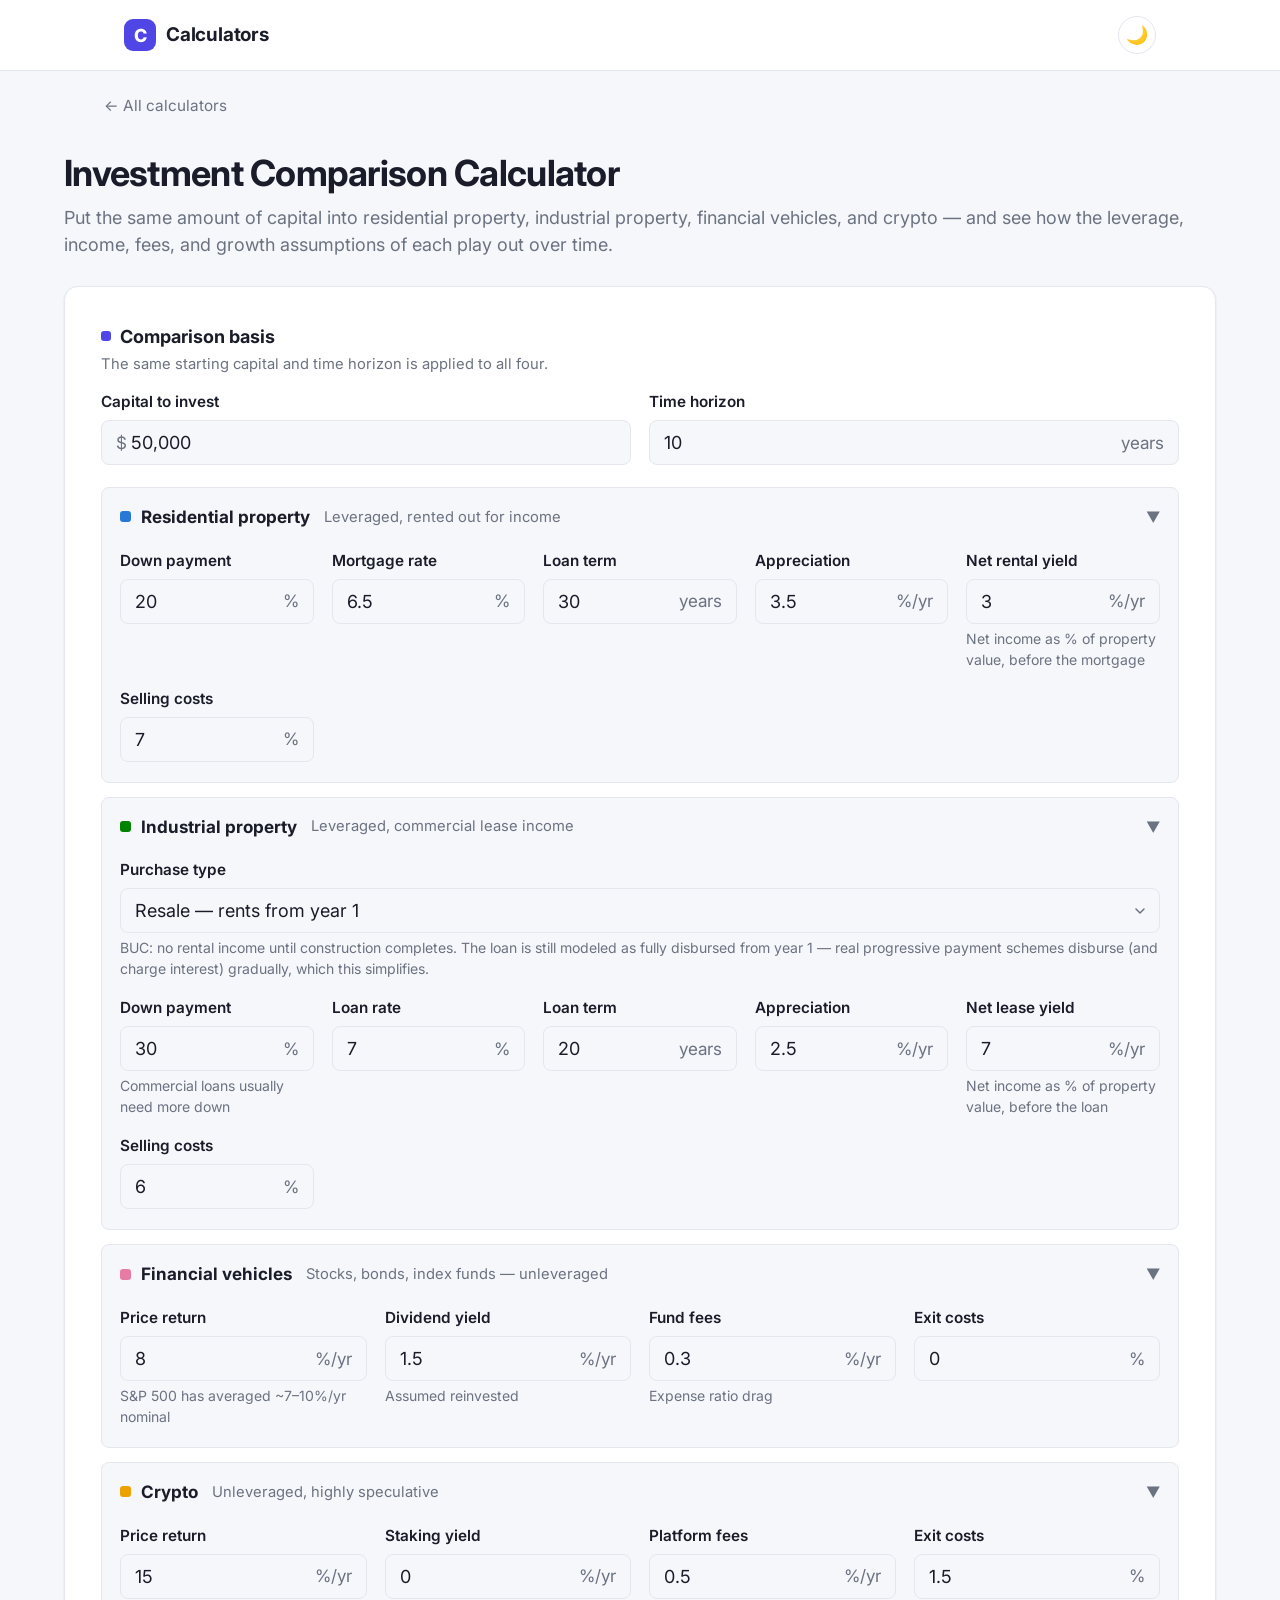
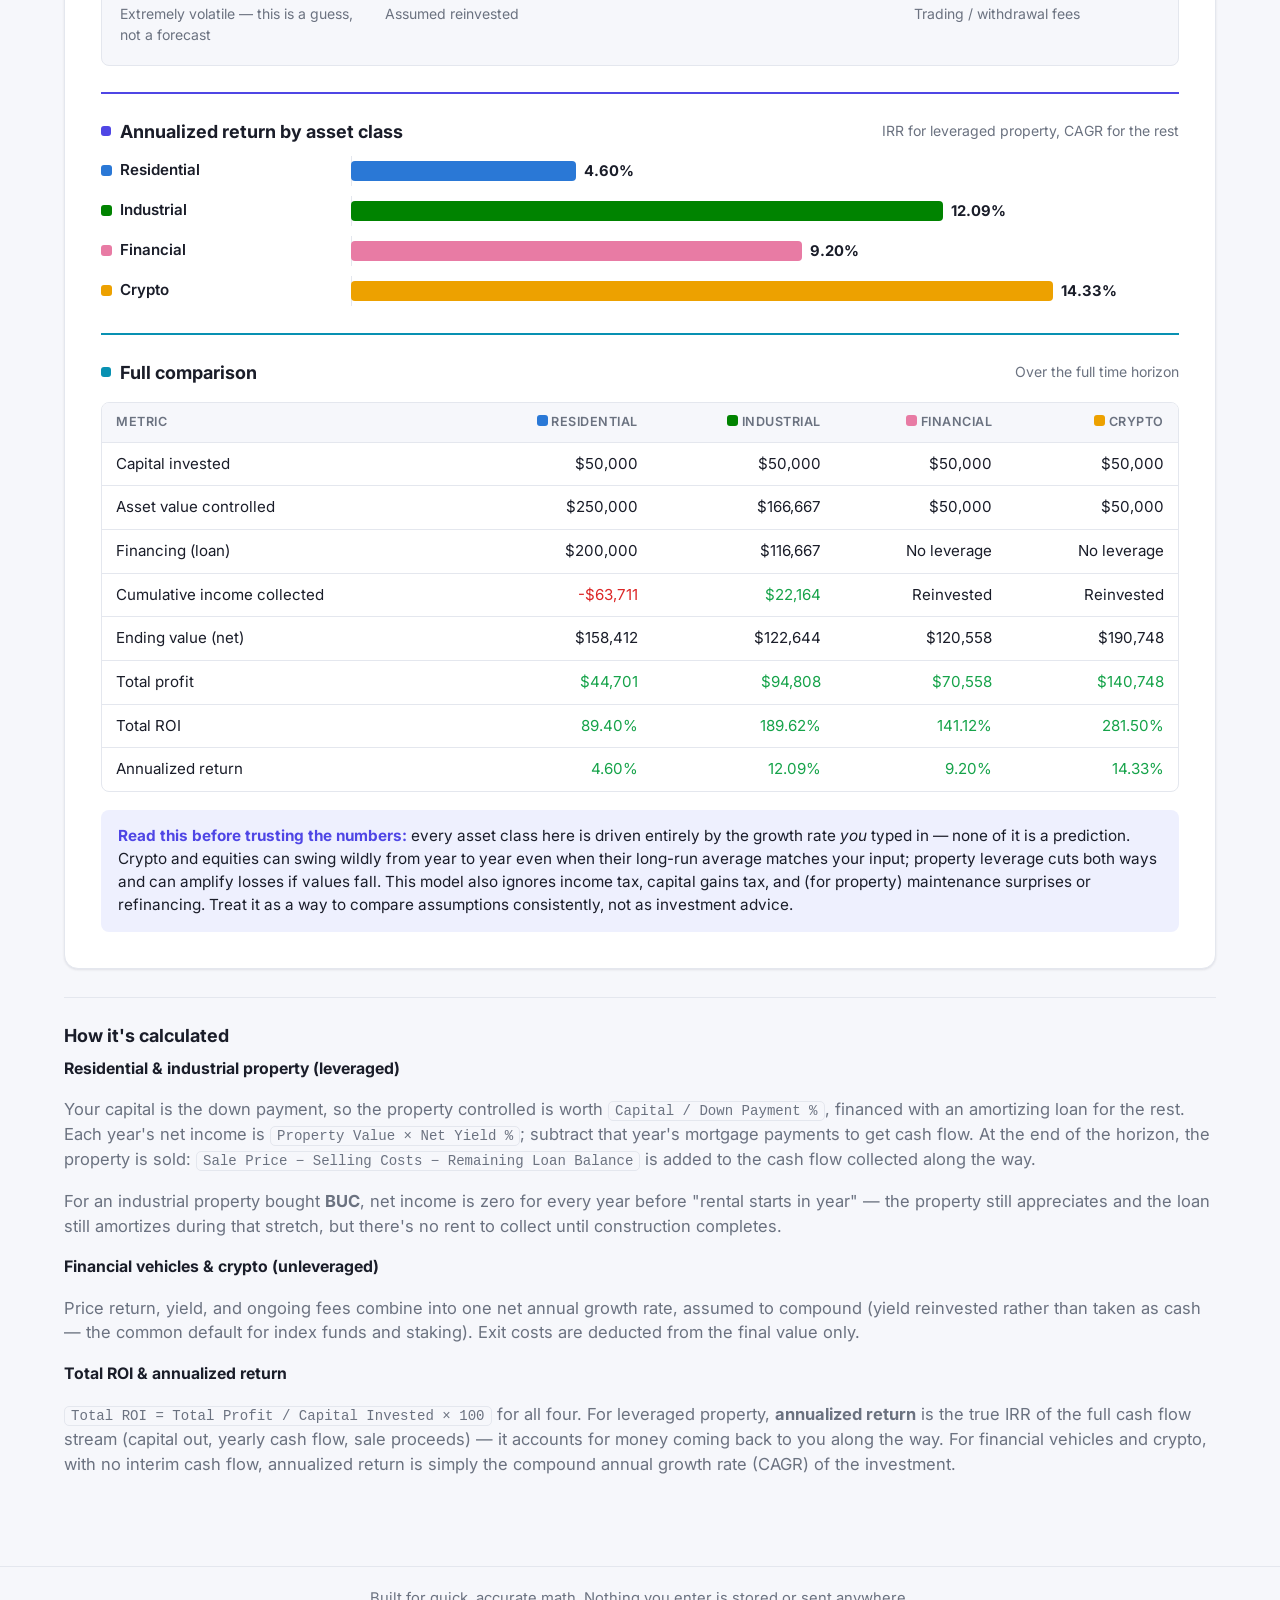
==== commit 08850a02: "Sitewide visual polish: real webfont, color-coded sections, name casing Loads the actual Inter webfo" ====
--- a/calculators/comparison.html
+++ b/calculators/comparison.html
@@ -6,6 +6,9 @@
   <title>Investment Comparison Calculator — Calculators</title>
   <meta name="description" content="Compare projected returns across residential property, industrial property, financial vehicles, and crypto for the same amount of capital." />
   <link rel="icon" href="data:image/svg+xml,<svg xmlns=%22http://www.w3.org/2000/svg%22 viewBox=%220 0 100 100%22><text y=%22.9em%22 font-size=%2290%22>🧮</text></svg>" />
+  <link rel="preconnect" href="https://fonts.googleapis.com" />
+  <link rel="preconnect" href="https://fonts.gstatic.com" crossorigin />
+  <link href="https://fonts.googleapis.com/css2?family=Inter:wght@400;500;600;700;800&display=swap" rel="stylesheet" />
   <link rel="stylesheet" href="../css/styles.css" />
 </head>
 <body>
@@ -339,6 +342,7 @@
   </footer>
 
   <script src="../js/number-format.js"></script>
+  <script src="../js/section-tone.js"></script>
   <script src="../js/theme.js"></script>
   <script src="../js/comparison.js"></script>
 </body>
--- a/css/styles.css
+++ b/css/styles.css
@@ -20,6 +20,14 @@
   --series-crypto: #eda100;
   --stack-principal: #c7cbe0;
   --stack-interest: #4f46e5;
+  /* Section hues — cycle through these to color-code the parts of a single calculator
+     (inputs, loan terms, expenses, totals…) so the eye can tell them apart at a glance. */
+  --hue-0: #4f46e5;
+  --hue-1: #0891b2;
+  --hue-2: #b45309;
+  --hue-3: #be185d;
+  --hue-4: #16a34a;
+  --hue-5: #7c3aed;
 }
 
 :root[data-theme="dark"] {
@@ -42,6 +50,12 @@
   --series-crypto: #c98500;
   --stack-principal: #383c4a;
   --stack-interest: #818cf8;
+  --hue-0: #818cf8;
+  --hue-1: #22d3ee;
+  --hue-2: #fbbf24;
+  --hue-3: #f472b6;
+  --hue-4: #4ade80;
+  --hue-5: #a78bfa;
 }
 
 @media (prefers-color-scheme: dark) {
@@ -65,6 +79,12 @@
     --series-crypto: #c98500;
     --stack-principal: #383c4a;
     --stack-interest: #818cf8;
+    --hue-0: #818cf8;
+    --hue-1: #22d3ee;
+    --hue-2: #fbbf24;
+    --hue-3: #f472b6;
+    --hue-4: #4ade80;
+    --hue-5: #a78bfa;
   }
 }
 
@@ -77,6 +97,12 @@
    over the user-agent stylesheet regardless of specificity. */
 [hidden] {
   display: none !important;
+}
+
+html {
+  /* Every font-size in this stylesheet is in rem, so bumping the root size scales the
+     whole site's type uniformly — 16px -> 18px, about 12.5% larger across the board. */
+  font-size: 112.5%;
 }
 
 html, body {
@@ -112,7 +138,7 @@
 .site-header .inner {
   max-width: 1080px;
   margin: 0 auto;
-  padding: 16px 24px;
+  padding: 16px clamp(16px, 4vw, 24px);
   display: flex;
   align-items: center;
   justify-content: space-between;
@@ -171,11 +197,11 @@
 .container {
   max-width: 1080px;
   margin: 0 auto;
-  padding: 0 24px;
+  padding: 0 clamp(16px, 4vw, 24px);
 }
 
 .hero {
-  padding: 56px 24px 32px;
+  padding: clamp(32px, 8vw, 56px) clamp(16px, 4vw, 24px) 32px;
   text-align: center;
 }
 
@@ -194,10 +220,10 @@
 
 .calc-grid {
   display: grid;
-  grid-template-columns: repeat(auto-fill, minmax(240px, 1fr));
+  grid-template-columns: repeat(auto-fill, minmax(min(240px, 100%), 1fr));
   gap: 16px;
-  padding: 24px 24px 64px;
-  max-width: 1080px;
+  padding: 24px clamp(16px, 4vw, 24px) 64px;
+  max-width: 1280px;
   margin: 0 auto;
 }
 
@@ -271,9 +297,9 @@
 }
 
 .section-label {
-  max-width: 1080px;
+  max-width: 1280px;
   margin: 0 auto;
-  padding: 0 24px;
+  padding: 0 clamp(16px, 4vw, 24px);
   color: var(--text-muted);
   font-size: 0.78rem;
   font-weight: 700;
@@ -282,9 +308,9 @@
 }
 
 .breadcrumb {
-  max-width: 760px;
+  max-width: 1120px;
   margin: 24px auto 0;
-  padding: 0 24px;
+  padding: 0 clamp(16px, 4vw, 24px);
   font-size: 0.85rem;
   color: var(--text-muted);
 }
@@ -296,7 +322,26 @@
 .calc-page {
   max-width: 760px;
   margin: 0 auto;
-  padding: 20px 24px 72px;
+  padding: 20px clamp(16px, 4vw, 24px) 72px;
+  width: 100%;
+}
+
+@media (min-width: 900px) {
+  .calc-page {
+    max-width: 900px;
+  }
+}
+
+@media (min-width: 1200px) {
+  .calc-page {
+    max-width: 1200px;
+  }
+}
+
+@media (min-width: 1600px) {
+  .calc-page {
+    max-width: 1400px;
+  }
 }
 
 .calc-page h1 {
@@ -315,13 +360,25 @@
   border: 1px solid var(--border);
   border-radius: var(--radius);
   box-shadow: var(--shadow);
-  padding: 28px;
+  padding: 20px;
+}
+
+@media (min-width: 640px) {
+  .panel {
+    padding: 28px;
+  }
+}
+
+@media (min-width: 1200px) {
+  .panel {
+    padding: 36px;
+  }
 }
 
 .panel-section + .panel-section {
   margin-top: 30px;
   padding-top: 26px;
-  border-top: 1px solid var(--border);
+  border-top: 2px solid var(--section-hue, var(--border));
 }
 
 .panel-section-header {
@@ -329,8 +386,25 @@
 }
 
 .panel-section-header h2 {
-  font-size: 0.95rem;
+  font-size: 1rem;
   margin: 0 0 3px;
+  display: flex;
+  align-items: center;
+  gap: 9px;
+}
+
+/* Colored square marker in front of each section heading — cycles through --hue-0..5
+   (assigned as --section-hue by js/section-tone.js, which counts each element's position
+   among same-class siblings so the coloring works regardless of what else shares the
+   parent). Falls back to a plain accent dot if that script hasn't run for any reason. */
+.panel-section-header h2::before,
+.results-section-title h2::before {
+  content: "";
+  flex: none;
+  width: 10px;
+  height: 10px;
+  border-radius: 3px;
+  background: var(--section-hue, var(--accent));
 }
 
 .panel-section-header p {
@@ -341,12 +415,12 @@
 
 .field-grid {
   display: grid;
-  grid-template-columns: 1fr 1fr;
+  grid-template-columns: repeat(auto-fit, minmax(min(220px, 100%), 1fr));
   gap: 18px;
 }
 
 .field-grid.cols-3 {
-  grid-template-columns: repeat(3, 1fr);
+  grid-template-columns: repeat(auto-fit, minmax(min(160px, 100%), 1fr));
 }
 
 .field {
@@ -378,34 +452,39 @@
   font-weight: 600;
 }
 
+/* The prefix/suffix ("$", "S$", "%", "/mo"...) sit as normal flex siblings of the input,
+   taking whatever width their own text needs — rather than being absolutely positioned
+   with a hand-guessed padding reserved on the input, which silently breaks for any prefix
+   wider than a single "$" glyph (e.g. "S$") or at a larger base font size. */
 .input-wrap {
   position: relative;
   display: flex;
   align-items: center;
+  border-radius: var(--radius-sm);
+  border: 1px solid var(--border);
+  background: var(--bg);
+  transition: border-color 0.15s ease, box-shadow 0.15s ease;
+}
+
+.input-wrap:focus-within {
+  border-color: var(--accent);
+  box-shadow: 0 0 0 3px var(--accent-soft);
 }
 
 .input-wrap .prefix,
 .input-wrap .suffix {
-  position: absolute;
   color: var(--text-muted);
   font-size: 0.95rem;
-  pointer-events: none;
+  white-space: nowrap;
+  flex: none;
 }
 
 .input-wrap .prefix {
-  left: 14px;
+  padding-left: 14px;
 }
 
 .input-wrap .suffix {
-  right: 14px;
-}
-
-.input-wrap.has-prefix input {
-  padding-left: 28px;
-}
-
-.input-wrap.has-suffix input {
-  padding-right: 32px;
+  padding-right: 14px;
 }
 
 input[type="number"],
@@ -445,6 +524,28 @@
   margin: 0;
 }
 
+/* Inside .input-wrap, the border/background/focus-ring live on the wrap itself (so the
+   prefix/suffix visually sit inside the same box) — the input becomes a plain flex child. */
+.input-wrap input {
+  flex: 1;
+  min-width: 0;
+  border: none;
+  background: transparent;
+}
+
+.input-wrap.has-prefix input {
+  padding-left: 4px;
+}
+
+.input-wrap.has-suffix input {
+  padding-right: 4px;
+}
+
+.input-wrap input:focus {
+  border-color: transparent;
+  box-shadow: none;
+}
+
 .display-value {
   padding: 11px 14px;
   border-radius: var(--radius-sm);
@@ -457,7 +558,7 @@
 .results {
   margin-top: 26px;
   display: grid;
-  grid-template-columns: repeat(auto-fit, minmax(160px, 1fr));
+  grid-template-columns: repeat(auto-fit, minmax(min(160px, 100%), 1fr));
   gap: 14px;
 }
 
@@ -513,7 +614,7 @@
 .results-section {
   margin-top: 30px;
   padding-top: 24px;
-  border-top: 1px solid var(--border);
+  border-top: 2px solid var(--section-hue, var(--border));
 }
 
 .results-section:first-of-type {
@@ -530,8 +631,11 @@
 }
 
 .results-section-title h2 {
-  font-size: 0.95rem;
+  font-size: 1rem;
   margin: 0;
+  display: flex;
+  align-items: center;
+  gap: 9px;
 }
 
 .results-section-title .note {
@@ -540,7 +644,7 @@
 }
 
 .results.dense {
-  grid-template-columns: repeat(auto-fit, minmax(140px, 1fr));
+  grid-template-columns: repeat(auto-fit, minmax(min(140px, 100%), 1fr));
 }
 
 .explainer {
@@ -646,6 +750,74 @@
   color: var(--negative);
 }
 
+/* Progressive payment schedule: narrower columns with wrapping headers (and
+   wrapping stage names) so the whole table fits without horizontal scroll,
+   unlike the other data tables here which stay single-line + scrollable. */
+#buc-schedule-table {
+  table-layout: fixed;
+}
+
+#buc-schedule-table th,
+#buc-schedule-table td {
+  padding: 8px 6px;
+  font-size: 0.74rem;
+  white-space: normal;
+  word-break: normal;
+  overflow-wrap: normal;
+  line-height: 1.25;
+}
+
+#buc-schedule-table th:first-child,
+#buc-schedule-table td:first-child {
+  width: 15%;
+}
+
+/* Bonus leverage table: same narrowing treatment — only 7 columns, so this
+   comfortably fits without horizontal scroll. */
+#leverage-table {
+  table-layout: fixed;
+}
+
+#leverage-table th,
+#leverage-table td {
+  padding: 8px 6px;
+  font-size: 0.76rem;
+  white-space: normal;
+  word-break: normal;
+  overflow-wrap: normal;
+  line-height: 1.25;
+}
+
+#leverage-table th:first-child,
+#leverage-table td:first-child {
+  width: 16%;
+}
+
+/* Year-by-year table: 12 columns of real dollar figures doesn't comfortably
+   fit one view without either shrinking past legibility or, worse, forcing
+   numbers into columns too narrow for them (which visually overlaps
+   neighboring cells — a real bug we hit trying to force zero-scroll here).
+   So: keep the font readable, keep numbers on one line each (never wrap,
+   so they can never overlap), and let it scroll horizontally — the scroll
+   hint below already tells people to do that. Headers still wrap at word
+   boundaries since that costs nothing and helps a little. */
+#yearly-table th {
+  white-space: normal;
+  word-break: normal;
+  overflow-wrap: normal;
+  line-height: 1.3;
+}
+
+#yearly-table td {
+  white-space: nowrap;
+}
+
+#yearly-table th,
+#yearly-table td {
+  padding: 10px 12px;
+  font-size: 0.82rem;
+}
+
 .site-footer {
   border-top: 1px solid var(--border);
   padding: 20px 24px;
@@ -866,15 +1038,535 @@
   color: var(--text-muted);
 }
 
-@media (max-width: 700px) {
-  .field-grid.cols-3 {
-    grid-template-columns: 1fr 1fr;
+@media (max-width: 420px) {
+  .bar-row {
+    grid-template-columns: 1fr;
+    gap: 4px;
   }
 }
 
-@media (max-width: 560px) {
-  .field-grid,
-  .field-grid.cols-3 {
-    grid-template-columns: 1fr;
+/* Page-level tabs (e.g. "Sale Proceeds" / "Resale Purchase") */
+
+.page-tabs {
+  display: flex;
+  gap: 6px;
+  border-bottom: 1px solid var(--border);
+  margin-bottom: 24px;
+  overflow-x: auto;
+}
+
+.page-tab {
+  appearance: none;
+  border: none;
+  background: none;
+  color: var(--text-muted);
+  font: inherit;
+  font-weight: 700;
+  font-size: 0.95rem;
+  padding: 10px 4px 12px;
+  margin-right: 22px;
+  cursor: pointer;
+  border-bottom: 2px solid transparent;
+  white-space: nowrap;
+}
+
+.page-tab:hover {
+  color: var(--text);
+}
+
+.page-tab.active {
+  color: var(--accent);
+  border-bottom-color: var(--accent);
+}
+
+.page-tab:disabled {
+  color: var(--border);
+  cursor: default;
+}
+
+.page-tab:disabled:hover {
+  color: var(--border);
+}
+
+/* Segmented pill toggle — mutually exclusive choices (HDB/Private, loan type...) */
+
+.segmented {
+  display: inline-flex;
+  flex-wrap: wrap;
+  gap: 6px;
+  background: var(--bg);
+  border: 1px solid var(--border);
+  border-radius: 999px;
+  padding: 4px;
+}
+
+.segmented button {
+  appearance: none;
+  border: none;
+  background: none;
+  color: var(--text-muted);
+  font: inherit;
+  font-weight: 600;
+  font-size: 0.85rem;
+  padding: 8px 16px;
+  border-radius: 999px;
+  cursor: pointer;
+  transition: background 0.15s ease, color 0.15s ease;
+}
+
+.segmented button:hover {
+  color: var(--text);
+}
+
+.segmented button.active {
+  background: var(--accent);
+  color: #fff;
+}
+
+/* Colored full-width summary bars (gross proceeds, total expenses, net result...) */
+
+.summary-bar {
+  border-radius: var(--radius-sm);
+  padding: 16px 18px;
+  margin-top: 18px;
+}
+
+.summary-bar .summary-bar-row {
+  display: flex;
+  align-items: baseline;
+  justify-content: space-between;
+  gap: 12px;
+  flex-wrap: wrap;
+}
+
+.summary-bar .label {
+  font-weight: 700;
+  font-size: 1rem;
+}
+
+.summary-bar .formula {
+  font-size: 0.78rem;
+  font-style: italic;
+  opacity: 0.85;
+  margin-top: 2px;
+}
+
+.summary-bar .value {
+  font-size: 1.3rem;
+  font-weight: 800;
+  letter-spacing: -0.01em;
+}
+
+.summary-bar .sub-list {
+  list-style: none;
+  margin: 10px 0 0;
+  padding: 10px 0 0;
+  border-top: 1px solid rgba(255, 255, 255, 0.25);
+  font-size: 0.85rem;
+  display: flex;
+  flex-direction: column;
+  gap: 4px;
+}
+
+.summary-bar.tone-accent {
+  background: var(--accent);
+  color: #fff;
+}
+
+.summary-bar.tone-negative {
+  background: var(--negative);
+  color: #fff;
+}
+
+.summary-bar.tone-muted {
+  background: var(--accent-soft);
+  color: var(--text);
+}
+
+.summary-bar.tone-muted .formula {
+  color: var(--text-muted);
+  font-style: normal;
+}
+
+/* Small on/off switch (e.g. "auto-calculate agent fee") */
+
+.switch {
+  position: relative;
+  display: inline-block;
+  width: 40px;
+  height: 24px;
+  flex: none;
+}
+
+.switch input {
+  opacity: 0;
+  width: 0;
+  height: 0;
+}
+
+.switch .track {
+  position: absolute;
+  inset: 0;
+  background: var(--border);
+  border-radius: 999px;
+  transition: background 0.15s ease;
+  cursor: pointer;
+}
+
+.switch .track::before {
+  content: "";
+  position: absolute;
+  width: 18px;
+  height: 18px;
+  left: 3px;
+  top: 3px;
+  background: #fff;
+  border-radius: 50%;
+  transition: transform 0.15s ease;
+  box-shadow: 0 1px 2px rgba(0, 0, 0, 0.25);
+}
+
+.switch input:checked + .track {
+  background: var(--positive);
+}
+
+.switch input:checked + .track::before {
+  transform: translateX(16px);
+}
+
+.switch input:focus-visible + .track {
+  outline: 2px solid var(--accent);
+  outline-offset: 2px;
+}
+
+/* Seller cards (dynamic list) */
+
+.seller-grid {
+  display: grid;
+  grid-template-columns: repeat(auto-fit, minmax(min(220px, 100%), 1fr));
+  gap: 14px;
+  margin-top: 14px;
+}
+
+.seller-card {
+  background: var(--bg);
+  border: 1px solid var(--border);
+  border-radius: var(--radius-sm);
+  padding: 14px;
+}
+
+.seller-card .seller-card-title {
+  font-weight: 700;
+  font-size: 0.88rem;
+  margin-bottom: 10px;
+  color: var(--accent);
+}
+
+.add-seller-btn {
+  appearance: none;
+  border: none;
+  background: none;
+  color: var(--accent);
+  font: inherit;
+  font-weight: 600;
+  font-size: 0.85rem;
+  cursor: pointer;
+  padding: 0;
+  text-decoration: underline;
+}
+
+.add-seller-btn:disabled {
+  color: var(--text-muted);
+  text-decoration: none;
+  cursor: default;
+}
+
+/* Payment schedule timeline — a single continuous rail line (positioned on the outer
+   .timeline container) with dots/duration-badges layered on top of it per row, rather than
+   trying to stitch together a line from each row's own edge (which fights row-height
+   stretching in a grid). Rows are either a milestone (dot + card) or a duration gap
+   (vertical badge, no card). */
+
+.timeline {
+  position: relative;
+}
+
+.timeline::before {
+  content: "";
+  position: absolute;
+  left: 17px;
+  top: 11px;
+  bottom: 11px;
+  width: 2px;
+  background: var(--border);
+  z-index: 0;
+}
+
+.timeline-item {
+  position: relative;
+  z-index: 1;
+  display: grid;
+  grid-template-columns: 34px 1fr;
+  gap: 14px;
+  align-items: start;
+}
+
+.timeline-item .timeline-rail {
+  display: flex;
+  justify-content: center;
+}
+
+/* Reserves vertical space between two cards for the gap row even though the badge itself
+   is positioned absolutely (see .timeline-gap below) and so no longer contributes height
+   to this row on its own. */
+.timeline-item .timeline-rail:has(.timeline-gap) {
+  min-height: 90px;
+}
+
+.timeline-item .timeline-dot {
+  width: 22px;
+  height: 22px;
+  border-radius: 50%;
+  border: 2px solid var(--text-muted);
+  background: var(--surface);
+  flex: none;
+  /* .timeline-item top-aligns the rail against the whole card (title + body), so with no
+     offset the dot sits level with the card's top edge — visibly above the title text's own
+     vertical center. This nudges it down to align with the title bar specifically, whose
+     height is fixed (padding: 10px 14px, 0.88rem text) regardless of how tall the card's
+     body content underneath happens to be. */
+  margin-top: 12px;
+}
+
+.timeline-item.done .timeline-dot {
+  border-color: var(--positive);
+  background: var(--positive);
+}
+
+/* Positioned absolutely (relative to its own .timeline-item, the nearest positioned
+   ancestor) so JS can place it at the exact vertical midpoint between the dot above and
+   the dot below — the true middle of the line segment it sits on, not just the middle of
+   its own row's box, which vary independently since row heights depend on the neighboring
+   cards' (often very different) content lengths. See positionTimelineGaps() in
+   property-transaction.js. Centering itself on a single point via translate(-50%, -50%)
+   means its own size never has to be known in advance. */
+.timeline-item .timeline-gap {
+  position: absolute;
+  left: 17px;
+  transform: translate(-50%, -50%);
+  font-size: 0.65rem;
+  font-weight: 700;
+  color: #fff;
+  /* Fixed dark slate rather than var(--text) — that variable flips to a light color in dark
+     mode, which left white text on a near-white pill (invisible) whenever dark mode was on. */
+  background: #23262f;
+  border-radius: 6px;
+  padding: 8px 3px;
+  text-align: center;
+  writing-mode: vertical-rl;
+  text-orientation: mixed;
+  white-space: nowrap;
+}
+
+.timeline-card {
+  background: var(--surface);
+  border: 1px solid var(--border);
+  border-radius: var(--radius-sm);
+  margin-bottom: 14px;
+  overflow: hidden;
+}
+
+.timeline-card .timeline-card-title {
+  background: var(--accent-soft);
+  color: var(--text);
+  font-weight: 700;
+  font-size: 0.88rem;
+  padding: 10px 14px;
+}
+
+.timeline-card .timeline-card-body {
+  padding: 12px 14px;
+  font-size: 0.85rem;
+}
+
+.timeline-card .timeline-card-body:empty {
+  display: none;
+}
+
+.timeline-card .tl-cash-payment {
+  color: var(--negative);
+  font-weight: 700;
+  margin-bottom: 6px;
+}
+
+.timeline-card .tl-note {
+  font-weight: 700;
+  margin-top: 8px;
+}
+
+.timeline-card .tl-note .tl-note-sub {
+  font-weight: 400;
+  color: var(--text-muted);
+  font-size: 0.78rem;
+}
+
+.timeline-card ul {
+  list-style: none;
+  margin: 0;
+  padding: 0;
+  display: flex;
+  flex-direction: column;
+  gap: 3px;
+}
+
+.timeline-card .tl-fields {
+  display: grid;
+  grid-template-columns: repeat(auto-fit, minmax(min(140px, 100%), 1fr));
+  gap: 10px;
+  margin-bottom: 8px;
+}
+
+/* Two-column layout: calculation summary (left) + payment schedule (right) */
+
+.pt-grid {
+  display: grid;
+  grid-template-columns: 1fr;
+  gap: 24px;
+  align-items: start;
+}
+
+@media (min-width: 1000px) {
+  .pt-grid {
+    grid-template-columns: 1.3fr 1fr;
   }
 }
+
+.pt-side-title {
+  font-size: 1.05rem;
+  font-weight: 800;
+  color: var(--accent);
+  margin: 0 0 16px;
+}
+
+/* Save-for-client toolbar buttons */
+
+.toolbar-btn {
+  appearance: none;
+  border: 1px solid var(--border);
+  background: var(--surface);
+  color: var(--text);
+  font: inherit;
+  font-weight: 600;
+  font-size: 0.85rem;
+  padding: 9px 16px;
+  border-radius: 8px;
+  cursor: pointer;
+  white-space: nowrap;
+  width: 100%;
+}
+
+.toolbar-btn:hover {
+  background: var(--surface-hover);
+}
+
+.toolbar-btn.primary {
+  background: var(--accent);
+  color: #fff;
+  border-color: var(--accent);
+}
+
+.toolbar-btn.primary:hover {
+  opacity: 0.9;
+}
+
+.toolbar-btn.danger {
+  color: var(--negative);
+  border-color: var(--negative);
+  width: auto;
+}
+
+.toolbar-btn:disabled {
+  opacity: 0.5;
+  cursor: default;
+}
+
+/* Single-page PDF export — a purpose-built printable summary, hidden on screen and
+   swapped in for everything else only when printing. Browsers usually strip backgrounds
+   and force black-on-white for print regardless of dark mode, so this uses fixed ink-
+   friendly colors instead of the theme's CSS variables. */
+
+.print-only {
+  display: none;
+}
+
+@media print {
+  .no-print {
+    display: none !important;
+  }
+  .print-only {
+    display: block !important;
+  }
+  body {
+    background: #fff;
+  }
+  .calc-page {
+    padding: 0;
+    max-width: none;
+  }
+}
+
+.print-header h1 {
+  font-size: 1.35rem;
+  margin: 0 0 6px;
+  color: #000;
+}
+
+.print-meta {
+  display: flex;
+  gap: 24px;
+  font-size: 0.85rem;
+  color: #333;
+  margin-bottom: 18px;
+  padding-bottom: 12px;
+  border-bottom: 2px solid #000;
+}
+
+.print-columns {
+  display: grid;
+  grid-template-columns: 1fr 1fr;
+  gap: 28px;
+}
+
+.print-col h2 {
+  font-size: 1rem;
+  color: #000;
+  border-bottom: 1.5px solid #000;
+  padding-bottom: 5px;
+  margin: 0 0 10px;
+}
+
+.print-row {
+  display: flex;
+  justify-content: space-between;
+  gap: 12px;
+  padding: 4px 0;
+  border-bottom: 1px solid #ddd;
+  font-size: 0.82rem;
+  color: #111;
+}
+
+.print-row.emphasize {
+  font-weight: 700;
+  border-bottom: 1.5px solid #000;
+}
+
+.print-row strong {
+  font-weight: 700;
+  text-align: right;
+}
+
+.print-footer {
+  margin-top: 22px;
+  font-size: 0.7rem;
+  color: #555;
+}
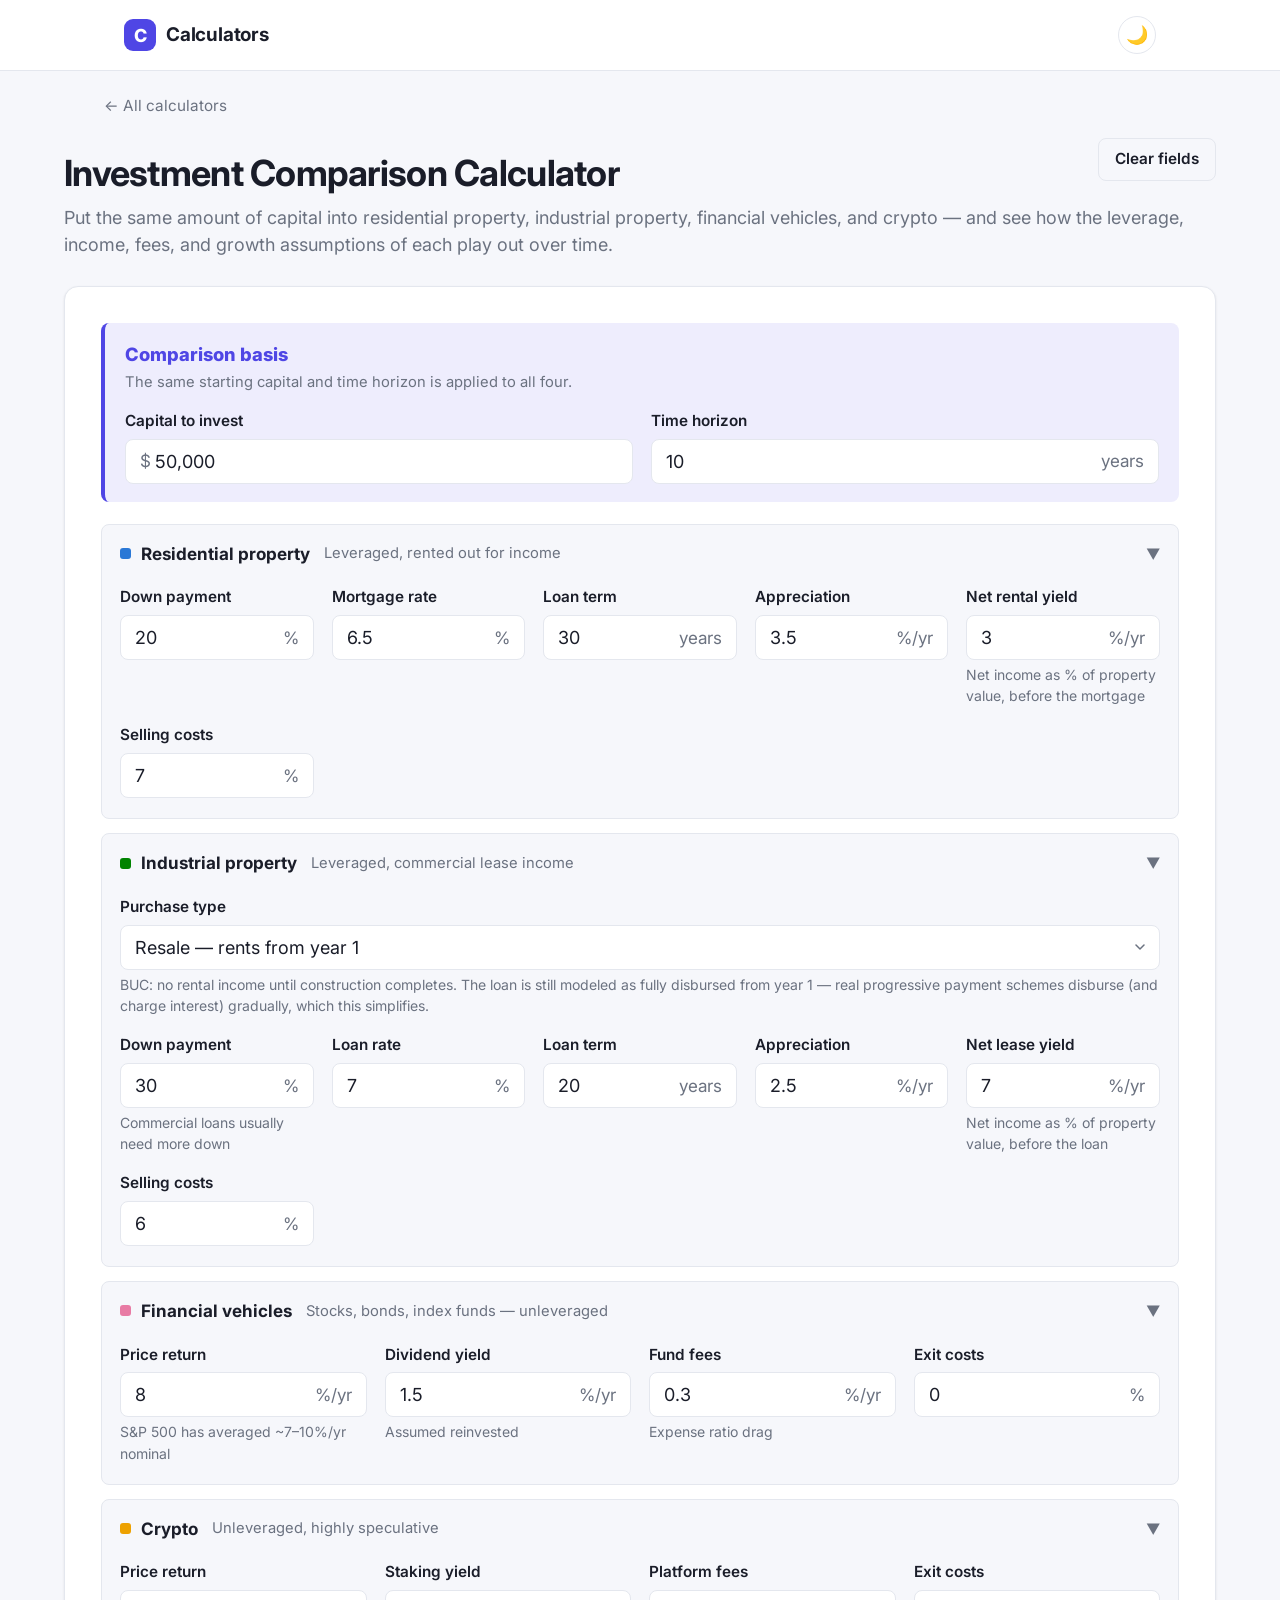
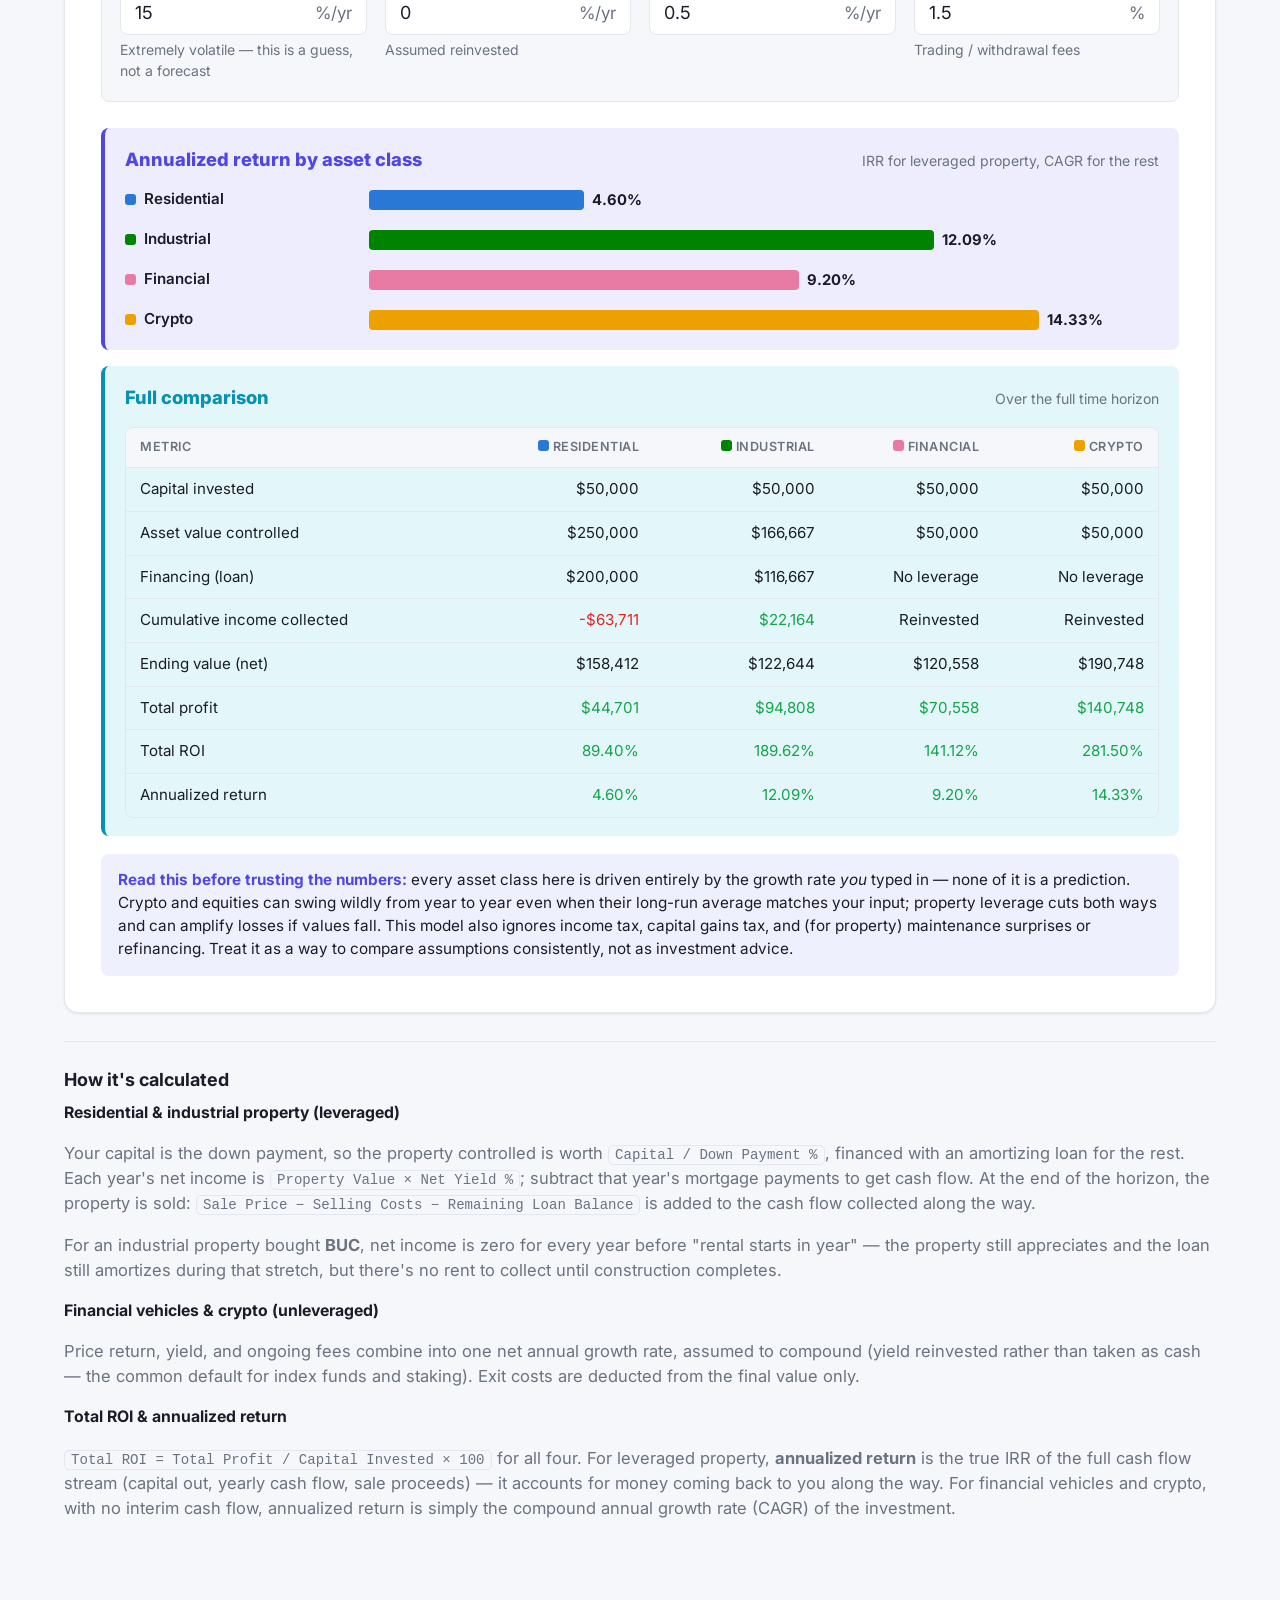
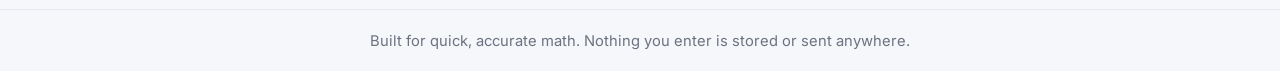
==== commit 084b2943: "Add a Clear fields button to every calculator Adds a "Clear fields" button next to each calculator's" ====
--- a/calculators/comparison.html
+++ b/calculators/comparison.html
@@ -26,7 +26,10 @@
     <div class="breadcrumb"><a href="../index.html">← All calculators</a></div>
 
     <div class="calc-page">
-      <h1>Investment Comparison Calculator</h1>
+      <div class="page-head-row">
+        <h1>Investment Comparison Calculator</h1>
+        <button type="button" class="toolbar-btn inline ghost" id="clear-btn">Clear fields</button>
+      </div>
       <p class="subtitle">Put the same amount of capital into residential property, industrial property, financial vehicles, and crypto — and see how the leverage, income, fees, and growth assumptions of each play out over time.</p>
 
       <div class="panel">
--- a/css/styles.css
+++ b/css/styles.css
@@ -28,6 +28,14 @@
   --hue-3: #be185d;
   --hue-4: #16a34a;
   --hue-5: #7c3aed;
+  /* Soft tinted backgrounds for the same hues — colorful enough to read as a distinct
+     zone, light enough that dark body text stays comfortably readable on top. */
+  --hue-0-soft: #eeedfd;
+  --hue-1-soft: #e3f6fa;
+  --hue-2-soft: #fdf1e2;
+  --hue-3-soft: #fce8f1;
+  --hue-4-soft: #e7f7ec;
+  --hue-5-soft: #f2eafd;
 }
 
 :root[data-theme="dark"] {
@@ -56,6 +64,12 @@
   --hue-3: #f472b6;
   --hue-4: #4ade80;
   --hue-5: #a78bfa;
+  --hue-0-soft: #262a44;
+  --hue-1-soft: #1a2e35;
+  --hue-2-soft: #332a1a;
+  --hue-3-soft: #35222f;
+  --hue-4-soft: #1c3327;
+  --hue-5-soft: #2c2440;
 }
 
 @media (prefers-color-scheme: dark) {
@@ -85,6 +99,12 @@
     --hue-3: #f472b6;
     --hue-4: #4ade80;
     --hue-5: #a78bfa;
+    --hue-0-soft: #262a44;
+    --hue-1-soft: #1a2e35;
+    --hue-2-soft: #332a1a;
+    --hue-3-soft: #35222f;
+    --hue-4-soft: #1c3327;
+    --hue-5-soft: #2c2440;
   }
 }
 
@@ -344,6 +364,14 @@
   }
 }
 
+.page-head-row {
+  display: flex;
+  align-items: flex-start;
+  justify-content: space-between;
+  gap: 16px;
+  flex-wrap: wrap;
+}
+
 .calc-page h1 {
   font-size: clamp(1.5rem, 3.5vw, 2rem);
   margin: 8px 0 4px;
@@ -353,6 +381,22 @@
 .calc-page .subtitle {
   color: var(--text-muted);
   margin: 0 0 28px;
+}
+
+/* Secondary/neutral action button — used standalone (outside a .field, where
+   .toolbar-btn's 100% width doesn't apply) for things like "Clear fields" that
+   shouldn't visually compete with a page's primary call-to-action. */
+.toolbar-btn.inline {
+  width: auto;
+  flex: none;
+}
+
+.toolbar-btn.ghost {
+  background: transparent;
+}
+
+.toolbar-btn.ghost:hover {
+  background: var(--surface-hover);
 }
 
 .panel {
@@ -375,10 +419,22 @@
   }
 }
 
+/* Each labeled part of a calculator (".panel-section") reads as its own colorful chip —
+   a soft tinted background, a bold matching left rail, and a heading colored to match —
+   rather than a plain block separated by a thin divider. The tint/rail color (--section-hue
+   / --section-hue-soft) is assigned by js/section-tone.js, which cycles --hue-0..5 based on
+   each section's position among same-class siblings; both variables are tuned per hue and
+   per light/dark theme so the heading text always has plenty of contrast against its own
+   background. Falls back to a plain neutral card if that script hasn't run for any reason. */
+.panel-section {
+  background: var(--section-hue-soft, var(--surface-hover));
+  border-radius: var(--radius-sm);
+  border-left: 4px solid var(--section-hue, var(--border));
+  padding: 18px 20px;
+}
+
 .panel-section + .panel-section {
-  margin-top: 30px;
-  padding-top: 26px;
-  border-top: 2px solid var(--section-hue, var(--border));
+  margin-top: 16px;
 }
 
 .panel-section-header {
@@ -386,25 +442,10 @@
 }
 
 .panel-section-header h2 {
-  font-size: 1rem;
+  font-size: 1.02rem;
+  font-weight: 800;
   margin: 0 0 3px;
-  display: flex;
-  align-items: center;
-  gap: 9px;
-}
-
-/* Colored square marker in front of each section heading — cycles through --hue-0..5
-   (assigned as --section-hue by js/section-tone.js, which counts each element's position
-   among same-class siblings so the coloring works regardless of what else shares the
-   parent). Falls back to a plain accent dot if that script hasn't run for any reason. */
-.panel-section-header h2::before,
-.results-section-title h2::before {
-  content: "";
-  flex: none;
-  width: 10px;
-  height: 10px;
-  border-radius: 3px;
-  background: var(--section-hue, var(--accent));
+  color: var(--section-hue, var(--text));
 }
 
 .panel-section-header p {
@@ -462,13 +503,16 @@
   align-items: center;
   border-radius: var(--radius-sm);
   border: 1px solid var(--border);
-  background: var(--bg);
+  background: var(--surface);
   transition: border-color 0.15s ease, box-shadow 0.15s ease;
 }
 
+/* Focusing a field inside a colored section glows with that section's own hue instead of
+   always the same accent color — a small touch that ties the input back to the colored
+   card it lives in. Falls back to the standard accent glow outside any colored section. */
 .input-wrap:focus-within {
-  border-color: var(--accent);
-  box-shadow: 0 0 0 3px var(--accent-soft);
+  border-color: var(--section-hue, var(--accent));
+  box-shadow: 0 0 0 3px var(--section-hue-soft, var(--accent-soft));
 }
 
 .input-wrap .prefix,
@@ -494,7 +538,7 @@
   padding: 11px 14px;
   border-radius: var(--radius-sm);
   border: 1px solid var(--border);
-  background: var(--bg);
+  background: var(--surface);
   color: var(--text);
   font-size: 1rem;
   font-family: inherit;
@@ -514,8 +558,8 @@
 input[type="text"]:focus,
 select:focus {
   outline: none;
-  border-color: var(--accent);
-  box-shadow: 0 0 0 3px var(--accent-soft);
+  border-color: var(--section-hue, var(--accent));
+  box-shadow: 0 0 0 3px var(--section-hue-soft, var(--accent-soft));
 }
 
 input[type="number"]::-webkit-outer-spin-button,
@@ -550,7 +594,7 @@
   padding: 11px 14px;
   border-radius: var(--radius-sm);
   border: 1px solid var(--border);
-  background: var(--bg);
+  background: var(--surface);
   color: var(--text-muted);
   font-size: 1rem;
 }
@@ -563,10 +607,23 @@
 }
 
 .result-tile {
-  background: var(--bg);
+  background: var(--surface);
   border: 1px solid var(--border);
   border-radius: var(--radius-sm);
   padding: 16px;
+  border-bottom: 3px solid var(--border);
+}
+
+/* A colored bottom edge that matches whatever the tile's own value reads as — green for a
+   gain, red for a cost, accent for the headline figure — reinforcing the number's color
+   without needing a fourth color cue. Degrades gracefully to the plain border above in any
+   browser without :has() support. */
+.result-tile:has(.value.positive) {
+  border-bottom-color: var(--positive);
+}
+
+.result-tile:has(.value.negative) {
+  border-bottom-color: var(--negative);
 }
 
 .result-tile .label {
@@ -595,6 +652,7 @@
 .result-tile.primary {
   background: var(--accent-soft);
   border-color: transparent;
+  border-bottom-color: var(--accent);
 }
 
 .result-tile.primary .value {
@@ -612,14 +670,15 @@
 }
 
 .results-section {
-  margin-top: 30px;
-  padding-top: 24px;
-  border-top: 2px solid var(--section-hue, var(--border));
+  background: var(--section-hue-soft, var(--surface-hover));
+  border-radius: var(--radius-sm);
+  border-left: 4px solid var(--section-hue, var(--border));
+  padding: 18px 20px;
+  margin-top: 16px;
 }
 
 .results-section:first-of-type {
   margin-top: 26px;
-  padding-top: 24px;
 }
 
 .results-section-title {
@@ -631,11 +690,10 @@
 }
 
 .results-section-title h2 {
-  font-size: 1rem;
+  font-size: 1.02rem;
+  font-weight: 800;
   margin: 0;
-  display: flex;
-  align-items: center;
-  gap: 9px;
+  color: var(--section-hue, var(--text));
 }
 
 .results-section-title .note {
@@ -1249,7 +1307,7 @@
 }
 
 .seller-card {
-  background: var(--bg);
+  background: var(--surface);
   border: 1px solid var(--border);
   border-radius: var(--radius-sm);
   padding: 14px;
@@ -1491,9 +1549,14 @@
 }
 
 /* Single-page PDF export — a purpose-built printable summary, hidden on screen and
-   swapped in for everything else only when printing. Browsers usually strip backgrounds
-   and force black-on-white for print regardless of dark mode, so this uses fixed ink-
-   friendly colors instead of the theme's CSS variables. */
+   swapped in for everything else only when printing. Browsers usually strip background
+   colors for print unless the user opts in ("background graphics"), so every color here
+   is carried by text and borders — which always print — with backgrounds layered on only
+   as a bonus via print-color-adjust, never load-bearing for legibility on their own.
+   min-width: 0 on every grid/flex track and overflow-wrap: anywhere on every text node is
+   deliberate belt-and-suspenders against content (a long address, a large client name)
+   ever forcing the layout past the page edge — 1fr grid tracks and flex items both default
+   to a content-based minimum width that ignores the 1fr/flex-basis share unless overridden. */
 
 .print-only {
   display: none;
@@ -1513,60 +1576,163 @@
     padding: 0;
     max-width: none;
   }
+  @page {
+    margin: 14mm 12mm;
+  }
+}
+
+.print-only,
+.print-only * {
+  box-sizing: border-box;
+  -webkit-print-color-adjust: exact;
+  print-color-adjust: exact;
+}
+
+.print-header {
+  display: flex;
+  align-items: baseline;
+  justify-content: space-between;
+  gap: 16px;
+  flex-wrap: wrap;
+  border-bottom: 3px solid #4f46e5;
+  padding-bottom: 10px;
+  margin-bottom: 16px;
 }
 
 .print-header h1 {
-  font-size: 1.35rem;
-  margin: 0 0 6px;
+  font-size: 1.3rem;
+  margin: 0;
   color: #000;
 }
 
+.print-header h1::before {
+  content: "🧮 ";
+}
+
 .print-meta {
   display: flex;
-  gap: 24px;
-  font-size: 0.85rem;
-  color: #333;
-  margin-bottom: 18px;
-  padding-bottom: 12px;
-  border-bottom: 2px solid #000;
+  gap: 18px;
+  flex-wrap: wrap;
+  font-size: 0.78rem;
+  color: #444;
+}
+
+.print-meta strong {
+  color: #000;
 }
 
 .print-columns {
   display: grid;
   grid-template-columns: 1fr 1fr;
-  gap: 28px;
-}
-
-.print-col h2 {
-  font-size: 1rem;
-  color: #000;
-  border-bottom: 1.5px solid #000;
-  padding-bottom: 5px;
-  margin: 0 0 10px;
+  gap: 22px;
+  min-width: 0;
+}
+
+.print-col {
+  min-width: 0;
+  border: 1px solid #ddd;
+  border-radius: 8px;
+  overflow: hidden;
+}
+
+.print-col-head {
+  padding: 10px 14px;
+  border-bottom: 1px solid #ddd;
+  background: #f7f7fb;
+}
+
+.print-col-head h2 {
+  font-size: 0.92rem;
+  margin: 0;
+}
+
+.print-col.tone-sale .print-col-head h2 {
+  color: #4f46e5;
+}
+
+.print-col.tone-purchase .print-col-head h2 {
+  color: #0891b2;
+}
+
+.print-col-head .sub {
+  font-size: 0.72rem;
+  color: #555;
+  margin-top: 2px;
+  overflow-wrap: anywhere;
+}
+
+.print-rows {
+  padding: 4px 14px;
 }
 
 .print-row {
   display: flex;
   justify-content: space-between;
-  gap: 12px;
-  padding: 4px 0;
-  border-bottom: 1px solid #ddd;
-  font-size: 0.82rem;
-  color: #111;
-}
-
-.print-row.emphasize {
-  font-weight: 700;
-  border-bottom: 1.5px solid #000;
+  align-items: baseline;
+  gap: 10px;
+  padding: 6px 0;
+  border-bottom: 1px solid #eee;
+  font-size: 0.78rem;
+  color: #222;
+  min-width: 0;
+}
+
+.print-row:last-child {
+  border-bottom: none;
+}
+
+.print-row:nth-child(even) {
+  background: #fafafa;
+  margin: 0 -14px;
+  padding: 6px 14px;
+}
+
+.print-row span {
+  min-width: 0;
+  overflow-wrap: anywhere;
+  color: #555;
 }
 
 .print-row strong {
+  flex: none;
   font-weight: 700;
   text-align: right;
+  color: #111;
+  overflow-wrap: anywhere;
+}
+
+.print-total {
+  margin: 4px 14px 14px;
+  padding: 10px 14px;
+  border: 1.5px solid #4f46e5;
+  border-radius: 6px;
+  background: #f4f4fe;
+  min-width: 0;
+}
+
+.print-col.tone-purchase .print-total {
+  border-color: #0891b2;
+  background: #eefaf9;
+}
+
+.print-total .label {
+  font-size: 0.72rem;
+  font-weight: 700;
+  text-transform: uppercase;
+  letter-spacing: 0.03em;
+  color: #444;
+}
+
+.print-total .value {
+  font-size: 1.3rem;
+  font-weight: 800;
+  color: #000;
+  overflow-wrap: anywhere;
 }
 
 .print-footer {
-  margin-top: 22px;
-  font-size: 0.7rem;
-  color: #555;
-}
+  margin-top: 16px;
+  font-size: 0.68rem;
+  line-height: 1.45;
+  color: #666;
+}
